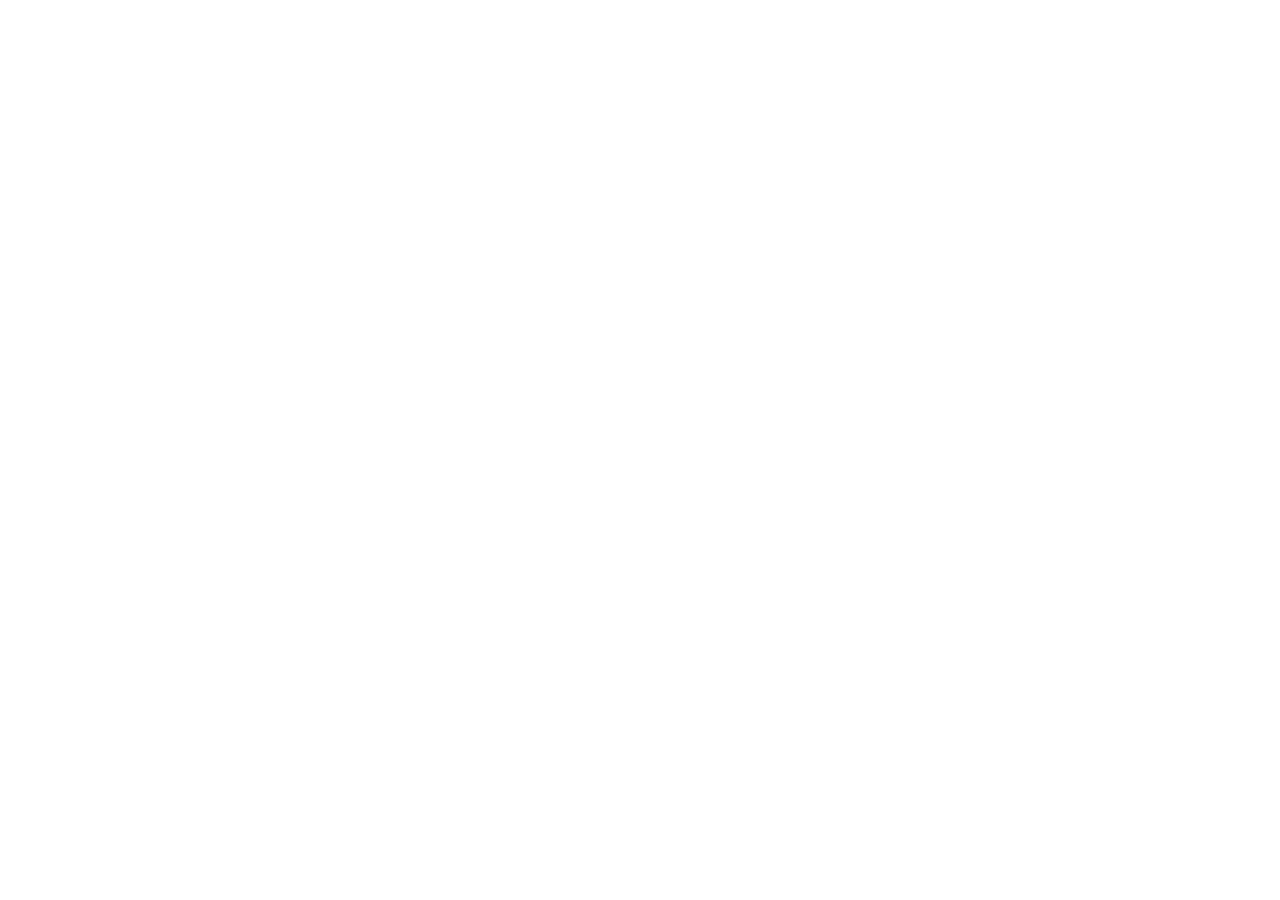
==== estate/index.html @ 10ed97f6 "markup" ====
<!DOCTYPE html>
<html lang="en">

<head>
    <meta charset="UTF-8">
    <meta name="viewport" content="width=device-width, initial-scale=1.0">
    <link rel="preconnect" href="https://fonts.googleapis.com">
    <link rel="preconnect" href="https://fonts.gstatic.com" crossorigin>
    <link href="https://fonts.googleapis.com/css2?family=Urbanist:ital,wght@0,100..900;1,100..900&display=swap"
        rel="stylesheet">
    <link rel="stylesheet" href="./css/base.css">
    <link rel="stylesheet" href="./css/style.css">
    <title>Document2</title>

</head>

<body>

</body>

</html>
---- estate/css/base.css ----
html {
    box-sizing: border-box;
}

*,
*::before,
*::after {
    box-sizing: inherit;
    margin: 0;
    padding: 0;
    outline: none;
    border: none;
}

img {
    vertical-align: top;
}

a {
    text-decoration: none;
    color: inherit;
}

li {
    list-style: none;
}

h1,
h2,
h3,
h4,
h5,
h6 {
    font-size: inherit;
    font-weight: inherit;
}

*::before,
*::after {
    display: inline-block;
}

button {
    font-family: inherit;
}
---- estate/css/style.css ----
/* font-family: "Urbanist", sans-serif; */
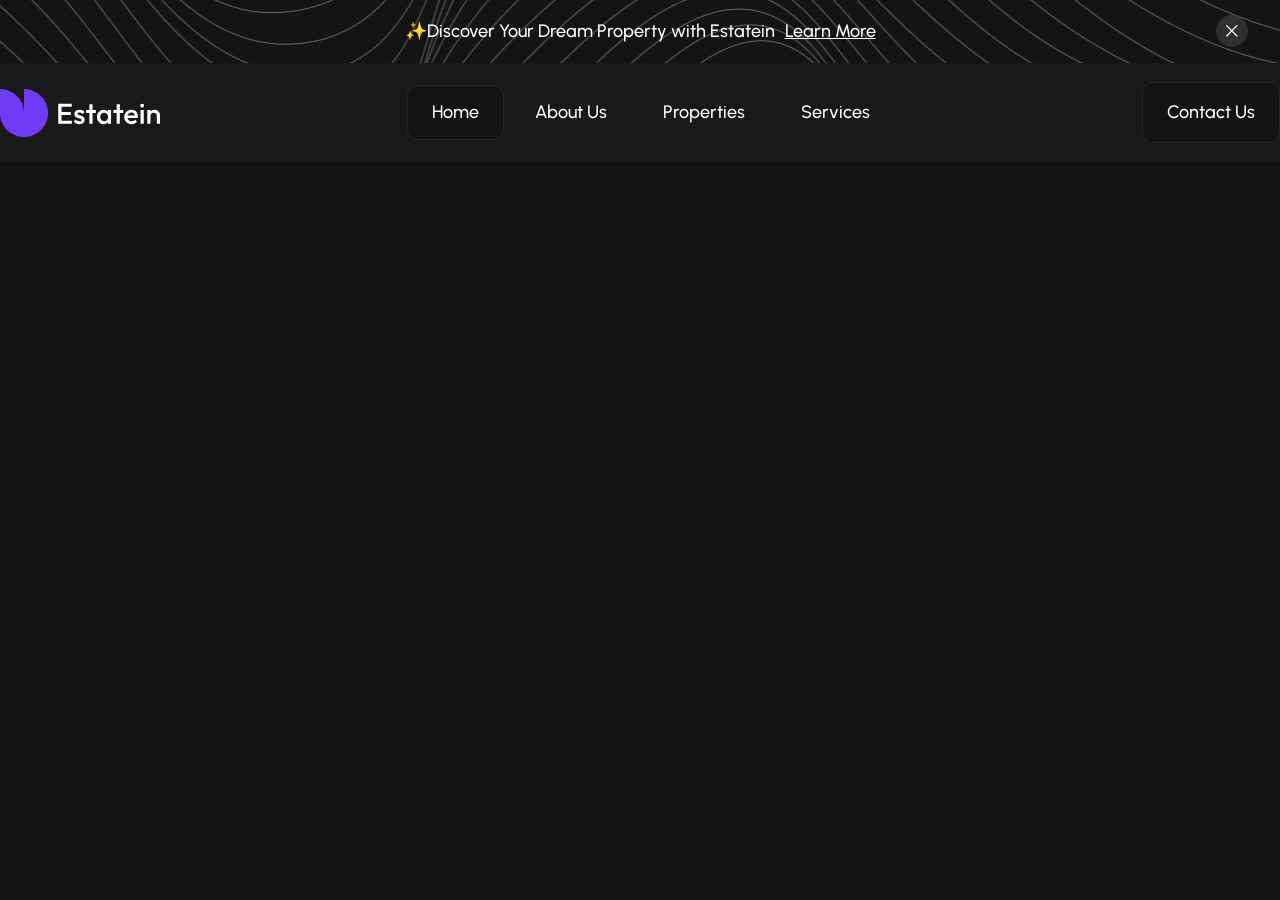
==== commit 6b4adabc: "estate markup" ====
--- a/estate/index.html
+++ b/estate/index.html
@@ -15,7 +15,94 @@
 </head>
 
 <body>
+    <header class="header">
+        <div class="header__inner">
+            <div class="header_inner-top container">
+                <p>✨Discover Your Dream Property with Estatein</p>
+                <a href="#">Learn More</a>
+            </div>
 
+            <div class="header__inner-bottom">
+                <div class="header__bottom-cover container">
+                    <div class="logo">
+                        <img src="./img/home/logo.svg" alt="logo">
+                    </div>
+                    <nav>
+                        <ul>
+                            <li class="active"><a href="#">Home</a></li>
+                            <li class=""><a href="#">About Us</a></li>
+                            <li class=""><a href="#">Properties</a></li>
+                            <li class=""><a href="#">Services</a></li>
+                        </ul>
+                    </nav>
+                    <button class="header__contact">Contact Us</button>
+                </div>
+            </div>
+
+            <span>
+                <img src="./img/home/close-icon.svg" alt="close">
+            </span>
+        </div>
+    </header>
+    <!-- <main>
+        <section class="discovery">
+            <div class="container">
+                <div class="discovery__inner">
+                    <div class="discovery__items">
+                        <div class="dream">
+                            <h1>Discover Your Dream Property with Estatein</h1>
+                            <p class="dream__title">Your journey to finding the perfect property begins here. Explore
+                                our listings to find the home that matches your dreams.</p>
+                            <div class="dream__btns">
+                                <button>Learn More</button>
+                                <button class="active">Browse Properties</button>
+                            </div>
+                            <ul class="dream__items">
+                                <li>
+                                    <span>200+</span>
+                                    <p>Happy Customers</p>
+                                </li>
+                                <li>
+                                    <span>10k+</span>
+                                    <p>Properties For Clients</p>
+                                </li>
+                                <li>
+                                    <span>16+</span>
+                                    <p>Years of Experience</p>
+                                </li>
+                            </ul>
+                        </div>
+                        <div class="discovery__bg">
+                            <img src="./img/home/discover-img.png" alt="discover-img">
+                            <img src="./img/home/dream-logo.png" alt="dream-logo">
+                        </div>
+                    </div>
+                    <ul class="discovery__cards">
+                        <li>
+                            <img src="./img/home/discover-card-img-1.svg" alt="dream">
+                            <span>Find Your Dream Home</span>
+                            <img src="./img/home/discover-arrow.svg" alt="arrow">
+                        </li>
+                        <li>
+                            <img src="./img/home/discover-card-img-2.svg" alt="unlock">
+                            <span>Unlock Property Value</span>
+                            <img src="./img/home/discover-arrow.svg" alt="arrow">
+                        </li>
+                        <li>
+                            <img src="./img/home/discover-card-img-3.svg" alt="management">
+                            <span>Effortless Property Management</span>
+                            <img src="./img/home/discover-arrow.svg" alt="arrow">
+                        </li>
+                        <li>
+                            <img src="./img/home/discover-card-img-4.svg" alt="investments">
+                            <span>Smart Investments, Informed Decisions</span>
+                            <img src="./img/home/discover-arrow.svg" alt="arrow">
+                        </li>
+                    </ul>
+                </div>
+            </div>
+        </section>
+    </main> -->
 </body>
 
 </html>
--- a/estate/css/style.css
+++ b/estate/css/style.css
@@ -1 +1,157 @@
-/* font-family: "Urbanist", sans-serif; */+body {
+    font-family: "Urbanist", sans-serif;
+    font-size: 18px;
+    background-color: #141414;
+}
+
+.container {
+    max-width: 1600px;
+    margin: 0 auto;
+}
+
+.flex {
+    display: flex;
+    align-items: center;
+}
+
+.p-x {
+    padding-inline: 162px;
+}
+
+.header {
+    position: relative;
+
+    span {
+        position: absolute;
+        top: 15px;
+        right: 32px;
+        display: inline-block;
+        width: 32px;
+        height: 32px;
+        display: flex;
+        justify-content: center;
+        align-items: center;
+        border-radius: 50%;
+        background-color: #303030;
+        cursor: pointer;
+
+        img {
+            width: 12px;
+            height: 12px;
+        }
+
+        &:active {
+            transform: scale(.90);
+        }
+    }
+
+    &::after {
+        content: '';
+        position: absolute;
+        top: 0;
+        left: 0;
+        width: 100%;
+        height: 63px;
+        background: url(../img/home/header-decore.png) no-repeat center / cover;
+        z-index: -1;
+    }
+}
+
+.header_inner-top {
+    display: flex;
+    align-items: center;
+    justify-content: center;
+    gap: 10px;
+    padding: 18px 0;
+
+    p {
+        font-weight: 500;
+        font-size: 18px;
+        line-height: 150%;
+        color: #FFFFFF;
+    }
+
+    a {
+        font-weight: 500;
+        font-size: 18px;
+        line-height: 150%;
+        color: #FFFFFF;
+        text-decoration: underline;
+    }
+}
+
+.header__inner-bottom {
+    padding: 19px 0;
+    background-color: #191919;
+
+    .header__bottom-cover {
+        display: flex;
+        justify-content: space-between;
+        align-items: center;
+
+        .logo {
+            width: 160px;
+            height: 48px;
+
+            img {
+                width: 100%;
+                height: 100%;
+            }
+        }
+
+
+        nav ul {
+            display: flex;
+            align-items: center;
+            gap: 6px;
+
+            li {
+                a {
+                    display: inline-block;
+                    font-weight: 500;
+                    font-size: 18px;
+                    line-height: 150%;
+                    color: #FFFFFF;
+                    padding: 13px 24px;
+                    border-radius: 10px;
+                    border: 1px solid transparent;
+                }
+
+                &.active a {
+                    border: 1px solid #262626;
+                    background-color: #141414;
+                }
+
+                /* &:hover a {
+                    background-color: #242424;
+                    border: 1px solid #3a3a3a;
+                } */
+            }
+        }
+
+    }
+
+
+
+
+    .header__contact {
+        font-weight: 500;
+        font-size: 18px;
+        line-height: 150%;
+        color: #FFFFFF;
+        border: 1px solid #262626;
+        background-color: #141414;
+        border-radius: 10px;
+        cursor: pointer;
+        padding: 16px 24px;
+
+        &:hover {
+            background-color: #242424;
+            border: 1px solid #3a3a3a;
+        }
+
+        &:active {
+            transform: scale(.96);
+        }
+    }
+}
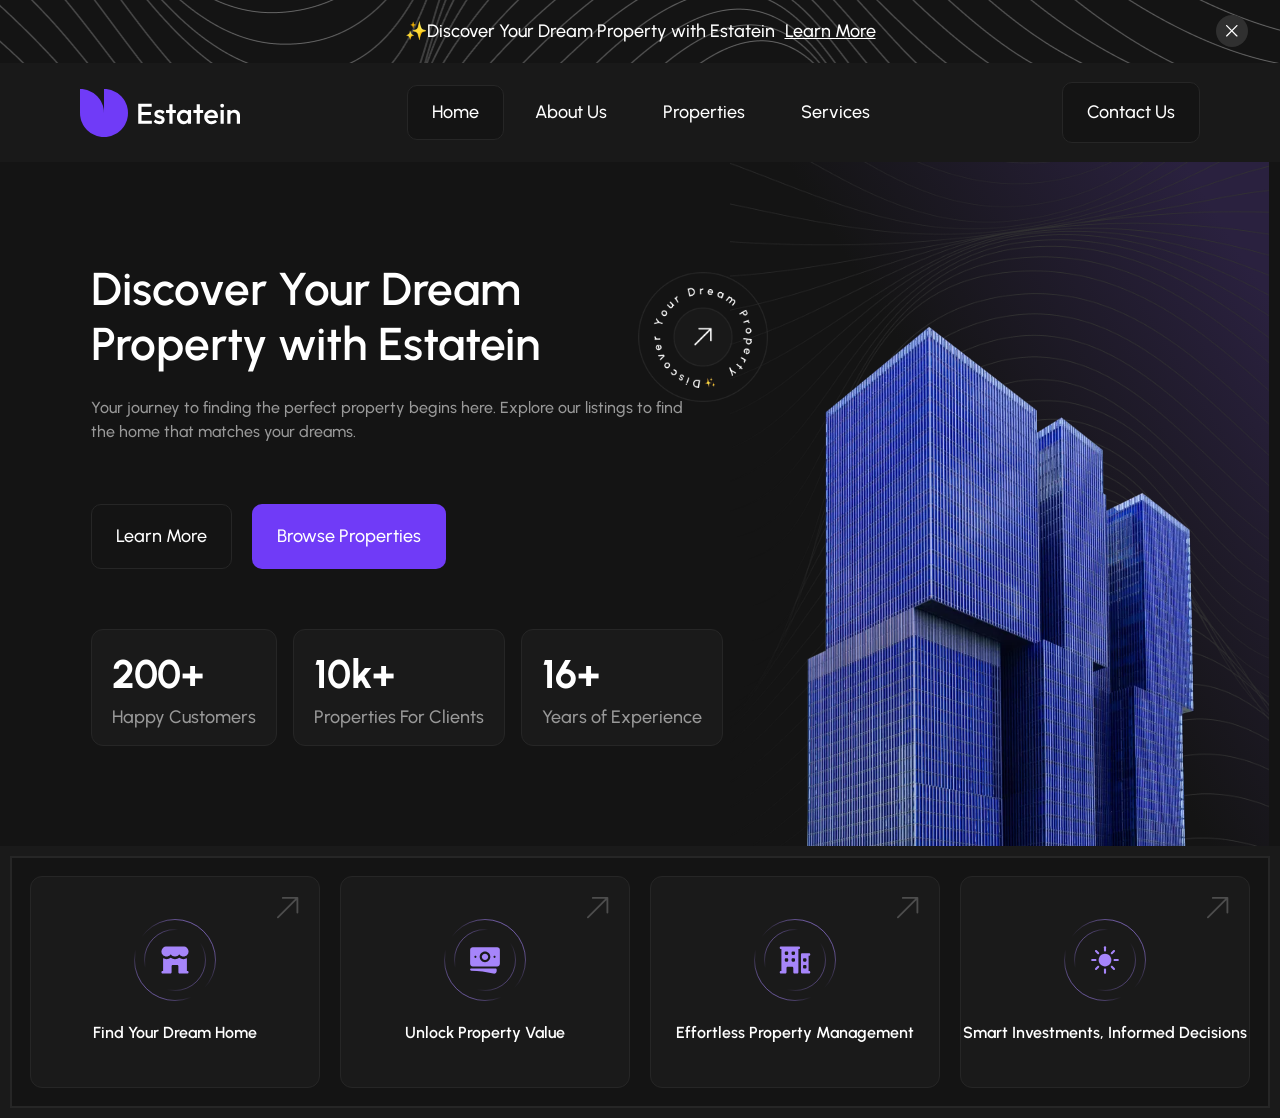
==== commit 8ac79ae0: "markup task" ====
--- a/estate/index.html
+++ b/estate/index.html
@@ -20,14 +20,20 @@
             <div class="header_inner-top container">
                 <p>✨Discover Your Dream Property with Estatein</p>
                 <a href="#">Learn More</a>
+                <span class="close">
+                    <img src="./img/home/close-icon.svg" alt="close">
+                </span>
             </div>
 
-            <div class="header__inner-bottom">
-                <div class="header__bottom-cover container">
+            <div class="header__inner-bottom p-x">
+                <div class="header__bottom-cover">
                     <div class="logo">
                         <img src="./img/home/logo.svg" alt="logo">
                     </div>
-                    <nav>
+                    <a class="burger__menu" href="">
+                        <img src="./img/home/menu.svg" alt="burger">
+                    </a>
+                    <nav class="header__nav">
                         <ul>
                             <li class="active"><a href="#">Home</a></li>
                             <li class=""><a href="#">About Us</a></li>
@@ -38,13 +44,9 @@
                     <button class="header__contact">Contact Us</button>
                 </div>
             </div>
-
-            <span>
-                <img src="./img/home/close-icon.svg" alt="close">
-            </span>
         </div>
     </header>
-    <!-- <main>
+    <main>
         <section class="discovery">
             <div class="container">
                 <div class="discovery__inner">
@@ -53,56 +55,59 @@
                             <h1>Discover Your Dream Property with Estatein</h1>
                             <p class="dream__title">Your journey to finding the perfect property begins here. Explore
                                 our listings to find the home that matches your dreams.</p>
-                            <div class="dream__btns">
+                            <div class="dream__btns btns">
                                 <button>Learn More</button>
                                 <button class="active">Browse Properties</button>
                             </div>
-                            <ul class="dream__items">
-                                <li>
-                                    <span>200+</span>
-                                    <p>Happy Customers</p>
-                                </li>
-                                <li>
-                                    <span>10k+</span>
-                                    <p>Properties For Clients</p>
-                                </li>
-                                <li>
-                                    <span>16+</span>
-                                    <p>Years of Experience</p>
-                                </li>
-                            </ul>
                         </div>
-                        <div class="discovery__bg">
-                            <img src="./img/home/discover-img.png" alt="discover-img">
+                        <div class="discovery__img">
+                            <img src="./img/home/discover-img.webp" alt="discover-img">
+                            <img src="./img/home/discover-img-decore.png" alt="background">
                             <img src="./img/home/dream-logo.png" alt="dream-logo">
                         </div>
+                        <ul class="dream__items">
+                            <li>
+                                <span>200+</span>
+                                <p>Happy Customers</p>
+                            </li>
+                            <li>
+                                <span>10k+</span>
+                                <p>Properties For Clients</p>
+                            </li>
+                            <li>
+                                <span>16+</span>
+                                <p>Years of Experience</p>
+                            </li>
+                        </ul>
                     </div>
-                    <ul class="discovery__cards">
-                        <li>
-                            <img src="./img/home/discover-card-img-1.svg" alt="dream">
-                            <span>Find Your Dream Home</span>
-                            <img src="./img/home/discover-arrow.svg" alt="arrow">
-                        </li>
-                        <li>
-                            <img src="./img/home/discover-card-img-2.svg" alt="unlock">
-                            <span>Unlock Property Value</span>
-                            <img src="./img/home/discover-arrow.svg" alt="arrow">
-                        </li>
-                        <li>
-                            <img src="./img/home/discover-card-img-3.svg" alt="management">
-                            <span>Effortless Property Management</span>
-                            <img src="./img/home/discover-arrow.svg" alt="arrow">
-                        </li>
-                        <li>
-                            <img src="./img/home/discover-card-img-4.svg" alt="investments">
-                            <span>Smart Investments, Informed Decisions</span>
-                            <img src="./img/home/discover-arrow.svg" alt="arrow">
-                        </li>
-                    </ul>
+                    <div class="discovery__cards-cover">
+                        <ul class="discovery__cards">
+                            <li>
+                                <img src="./img/home/discover-card-img-1.svg" alt="dream">
+                                <span>Find Your Dream Home</span>
+                                <img src="./img/home/discover-arrow.svg" alt="arrow">
+                            </li>
+                            <li>
+                                <img src="./img/home/discover-card-img-2.svg" alt="unlock">
+                                <span>Unlock Property Value</span>
+                                <img src="./img/home/discover-arrow.svg" alt="arrow">
+                            </li>
+                            <li>
+                                <img src="./img/home/discover-card-img-3.svg" alt="management">
+                                <span>Effortless Property Management</span>
+                                <img src="./img/home/discover-arrow.svg" alt="arrow">
+                            </li>
+                            <li>
+                                <img src="./img/home/discover-card-img-4.svg" alt="investments">
+                                <span>Smart Investments, Informed Decisions</span>
+                                <img src="./img/home/discover-arrow.svg" alt="arrow">
+                            </li>
+                        </ul>
+                    </div>
                 </div>
             </div>
         </section>
-    </main> -->
+    </main>
 </body>
 
 </html>
--- a/estate/css/base.css
+++ b/estate/css/base.css
@@ -42,4 +42,5 @@
 
 button {
     font-family: inherit;
+    background-color: transparent;    
 }
--- a/estate/css/style.css
+++ b/estate/css/style.css
@@ -5,8 +5,9 @@
 }
 
 .container {
-    max-width: 1600px;
+    max-width: 1944px;
     margin: 0 auto;
+    padding: 0 11px;
 }
 
 .flex {
@@ -15,47 +16,66 @@
 }
 
 .p-x {
-    padding-inline: 162px;
-}
-
-.header {
+    padding-left: clamp(5rem, -10.375rem + 17.083vw, 10.125rem);
+    padding-right: clamp(5rem, -10.375rem + 17.083vw, 10.125rem);
+}
+
+p-l {
+    padding-left: 162px;
+}
+
+p-r {
+    padding-right: 162px;
+}
+
+/* .header__inner {
     position: relative;
-
-    span {
-        position: absolute;
-        top: 15px;
-        right: 32px;
-        display: inline-block;
-        width: 32px;
-        height: 32px;
-        display: flex;
-        justify-content: center;
-        align-items: center;
-        border-radius: 50%;
-        background-color: #303030;
-        cursor: pointer;
-
-        img {
-            width: 12px;
-            height: 12px;
-        }
-
-        &:active {
-            transform: scale(.90);
-        }
-    }
-
-    &::after {
-        content: '';
-        position: absolute;
-        top: 0;
-        left: 0;
-        width: 100%;
-        height: 63px;
-        background: url(../img/home/header-decore.png) no-repeat center / cover;
-        z-index: -1;
-    }
-}
+} */
+
+
+header {
+    position: sticky;
+    top: 0;
+    z-index: 14;
+}
+
+.header__inner::after {
+    content: '';
+    position: absolute;
+    top: 0;
+    left: 0;
+    width: 100%;
+    height: 63px;
+    background: url(../img/home/header-decore.png) no-repeat center / cover;
+    z-index: -1;
+    background-color: #141414;
+}
+
+header span {
+    position: absolute;
+    top: 15px;
+    right: 32px;
+    display: inline-block;
+    width: 32px;
+    height: 32px;
+    display: flex;
+    justify-content: center;
+    align-items: center;
+    border-radius: 50%;
+    background-color: #303030;
+    cursor: pointer;
+}
+
+header span img {
+    width: 12px;
+    height: 12px;
+}
+
+header .close:active {
+    transform: scale(.90);
+}
+
+
 
 .header_inner-top {
     display: flex;
@@ -63,17 +83,20 @@
     justify-content: center;
     gap: 10px;
     padding: 18px 0;
+    position: relative;
 
     p {
         font-weight: 500;
-        font-size: 18px;
+        /* font-size: 18px; */
+        font-size: clamp(0.75rem, -0.104rem + 3.333vw, 1.125rem);
         line-height: 150%;
         color: #FFFFFF;
     }
 
     a {
         font-weight: 500;
-        font-size: 18px;
+        /* font-size: 18px; */
+        font-size: clamp(0.75rem, -0.104rem + 3.333vw, 1.125rem);
         line-height: 150%;
         color: #FFFFFF;
         text-decoration: underline;
@@ -81,7 +104,7 @@
 }
 
 .header__inner-bottom {
-    padding: 19px 0;
+    padding-block: 19px;
     background-color: #191919;
 
     .header__bottom-cover {
@@ -97,6 +120,10 @@
                 width: 100%;
                 height: 100%;
             }
+        }
+
+        .burger__menu {
+            display: none;
         }
 
 
@@ -154,4 +181,398 @@
             transform: scale(.96);
         }
     }
+}
+
+.discovery__items {
+    /* display: flex;
+    justify-content: space-between; */
+    display: grid;
+    grid-template-columns: 1fr 1fr;
+    grid-template-rows: 1fr auto;
+    /* align-items: center; */
+}
+
+h1 {
+    font-weight: 600;
+    /* font-size: 60px; */
+    font-size: clamp(2.875rem, 0.25rem + 2.917vw, 3.75rem);
+    line-height: 120%;
+    color: #FFFFFF;
+    padding-bottom: 24px;
+    max-width: 600px;
+    width: 100%;
+}
+
+.dream {
+    padding-left: clamp(5rem, -10.375rem + 17.083vw, 10.125rem);
+    padding-top: 100px;
+    grid-column: 1 / 2;
+    grid-row: 1 / 2;
+}
+
+.dream__title {
+    font-weight: 500;
+    /* font-size: 18px; */
+    font-size: clamp(1rem, 0.625rem + 0.417vw, 1.125rem);
+    line-height: 150%;
+    color: #999999;
+    margin-bottom: 60px;
+    /* max-width: 730px; */
+    max-width: clamp(38.125rem, 15.625rem + 25.000vw, 45.625rem);
+}
+
+.dream__btns {
+    display: flex;
+    align-items: center;
+    gap: 20px;
+
+    button {
+        font-weight: 500;
+        font-size: 18px;
+        line-height: 150%;
+        color: #FFFFFF;
+        border: 1px solid #262626;
+        border-radius: 10px;
+        padding: 18px 24px;
+        border-radius: 10px;
+        cursor: pointer;
+    }
+}
+
+.dream__btns.btns {
+    margin-bottom: 60px;
+}
+
+.dream__btns button.active {
+    background: #703BF7;
+    border: 1px solid transparent;
+}
+
+.dream__btns button:active {
+    transform: translateY(-2px);
+}
+
+.discovery__img {
+    position: relative;
+    /* max-width: 920px; */
+    /* width: clamp(43.125rem, 0rem + 47.917vw, 57.5rem); */
+    height: auto;
+    grid-column: -1 / -2;
+    grid-row: 1 / -1;
+    display: flex;
+    flex-direction: column;
+}
+
+
+.discovery__img img:nth-child(1) {
+    position: relative;
+    z-index: 3;
+    display: block;
+    margin: 0 auto;
+    max-width: 450px;
+    width: 100%;
+    /* width: clamp(31.375rem, 20.5rem + 12.083vw, 35rem); */
+    height: auto;
+    margin-top: auto;
+}
+
+
+.discovery__img img:nth-child(2) {
+    position: absolute;
+    top: 0;
+    left: 0;
+    width: 100%;
+    height: 100%;
+    object-fit: cover;
+    object-position: center;
+    background: linear-gradient(238.21deg, #2A213F 8.76%, rgba(25, 25, 25, 0) 50.09%);
+    z-index: 2;
+}
+
+.discovery__img img:nth-child(3) {
+    position: absolute;
+    left: -4%;
+    top: 16%;
+    /* width: 175px;
+    height: 175px; */
+    width: clamp(8.125rem, -0.312rem + 9.375vw, 10.938rem);
+    height: clamp(8.125rem, -0.312rem + 9.375vw, 10.938rem);
+}
+
+.dream__items {
+    display: flex;
+    align-items: center;
+    gap: 20px;
+    grid-column: 1 / 2;
+    grid-row: -1 / -2;
+    padding-left: clamp(5rem, -10.375rem + 17.083vw, 10.125rem);
+    padding-bottom: 100px;
+}
+
+.dream__items li {
+    padding: 16px 24px;
+    background: #1A1A1A;
+    border: 1px solid #262626;
+    border-radius: 12px;
+
+    span {
+        font-weight: 700;
+        font-size: 40px;
+        line-height: 150%;
+        color: #FFFFFF;
+    }
+
+    p {
+        font-weight: 500;
+        font-size: 18px;
+        line-height: 150%;
+        color: #999999;
+    }
+}
+
+.discovery__cards {
+    display: grid;
+    grid-template-columns: repeat(auto-fit, minmax(250px, 1fr));
+    gap: 20px;
+    /* display: flex;
+    gap: 20px; */
+
+    li {
+        display: flex;
+        flex-direction: column;
+        align-items: center;
+        justify-content: center;
+        gap: 20px;
+        flex: 1;
+        /* max-width: 455px; */
+        width: 100%;
+        height: 212px;
+        position: relative;
+
+        background: #1A1A1A;
+        border: 1px solid #262626;
+        border-radius: 12px;
+
+        span {
+            font-weight: 600;
+            /* font-size: 20px; */
+            font-size: clamp(1rem, 0.25rem + 0.833vw, 1.25rem);
+            line-height: 150%;
+            color: #FFFFFF;
+        }
+    }
+}
+
+.discovery__cards li img:nth-of-type(2) {
+    position: absolute;
+    top: 20px;
+    right: 20px;
+    width: 22px;
+    height: 22px;
+}
+
+.discovery__cards-cover {
+    padding: 20px;
+    border: 10px solid #1A1A1A;
+    box-shadow: inset 0 0 0 2px #262626;
+    margin: 0 -11px;
+}
+
+
+@media(width < 1520px) {
+    .dream__items {
+        gap: 16px;
+    }
+
+    .dream__items li {
+        padding: 14px 20px;
+    }
+}
+
+@media(width < 1440px) {
+    .discovery__items {
+        grid-template-columns: 4fr 3fr;
+    }
+
+    .discovery__img img:nth-child(3) {
+        left: -17%;
+    }
+
+    .discovery__img img:nth-child(1) {
+        max-width: 400px;
+    }
+}
+
+@media (width < 1260px) {
+    .discovery__items {
+        grid-template-columns: 6fr 3fr;
+    }
+
+    .discovery__img img:nth-child(3) {
+        left: -32%;
+    }
+
+    .discovery__items .dream {
+        padding-left: 20px;
+    }
+
+    .discovery__items .dream__items {
+        padding-left: 20px;
+    }
+
+    .dream__items li {
+        padding: 14px;
+    }
+
+    .header__inner-bottom {
+        padding-left: 20px;
+        padding-right: 20px;
+    }
+}
+
+@media (width < 960px) {
+    .discovery__items .dream {
+        padding-left: 0px;
+    }
+
+    .discovery__items .dream__items {
+        padding-left: 0px;
+    }
+}
+
+@media (width < 920px) {
+    .discovery__img img:nth-child(3) {
+        left: 49%;
+        top: 8%;
+    }
+}
+
+@media (width < 880px) {
+    header nav li a {
+        padding-left: 16px !important;
+        padding-right: 16px !important;
+    }
+
+    .header__bottom-cover {
+        padding: 0px !important;
+    }
+
+    .header__inner-bottom {
+        padding-left: 16px;
+        padding-right: 16px;
+    }
+}
+
+@media (width < 769px) {
+    .header__nav {
+        display: none;
+    }
+
+    .header__contact {
+        display: none;
+    }
+
+    .burger__menu {
+        display: block !important;
+    }
+
+    .header_inner-top {
+        justify-content: left;
+    }
+
+    .header .close {
+        right: 16px;
+    }
+}
+
+@media (width < 910px) {
+    .container {
+        padding-left: 16px;
+        padding-right: 16px;
+    }
+
+
+
+    .discovery__items {
+        display: flex;
+        flex-direction: column;
+
+        .dream__items {
+            padding-bottom: 40px;
+        }
+
+        .dream {
+            padding-top: 40px;
+
+            .dream__btns.btns {
+                margin-bottom: 40px;
+            }
+        }
+
+
+        .discovery__img {
+            order: 1;
+        }
+
+        .dream {
+            order: 2;
+        }
+
+        .dream__items {
+            order: 3;
+        }
+
+        .discovery__img img:nth-child(3) {
+            top: 79%;
+            left: 19%;
+            z-index: 5;
+        }
+
+
+    }
+
+    .dream__items li {
+        flex-grow: 1;
+    }
+}
+
+@media (width < 650px) {
+    .dream__items {
+        flex-wrap: wrap;
+    }
+}
+
+/* @media (width < 600px) {
+    .discovery__cards {
+        grid-template-columns: repeat(auto-fit, minmax(164px, 1fr));
+        gap: 10px;
+    }
+
+} */
+
+@media (width < 430px) {
+    .dream__btns {
+        flex-direction: column;
+        gap: 16px;
+
+        button {
+            width: 100%;
+        }
+    }
+
+    .discovery__items .discovery__img img:nth-child(3) {
+        left: 30px;
+    }
+}
+
+@media (width < 420px) {
+    .header_inner-top {
+        flex-direction: column;
+        align-items: start;
+        gap: 0px;
+    }
+
+    .header__inner::after {
+        height: 72px;
+    }
 }
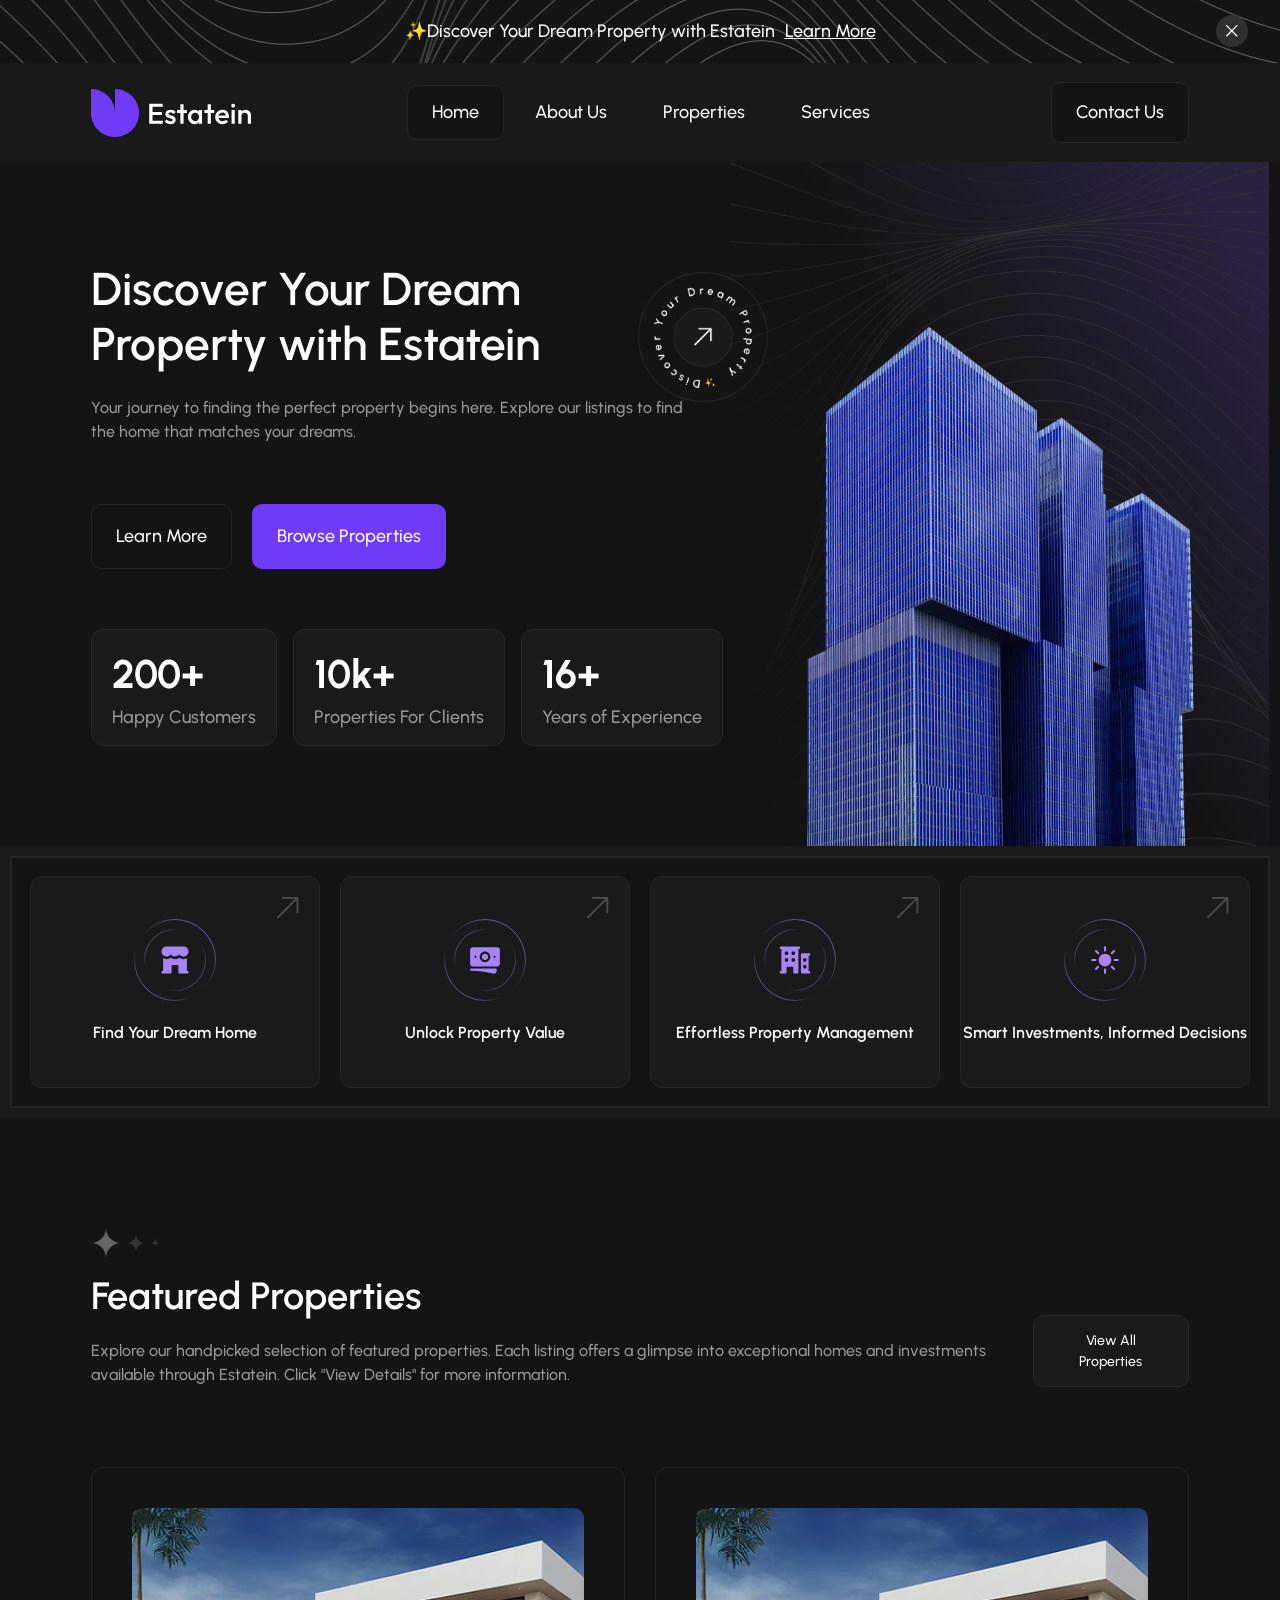
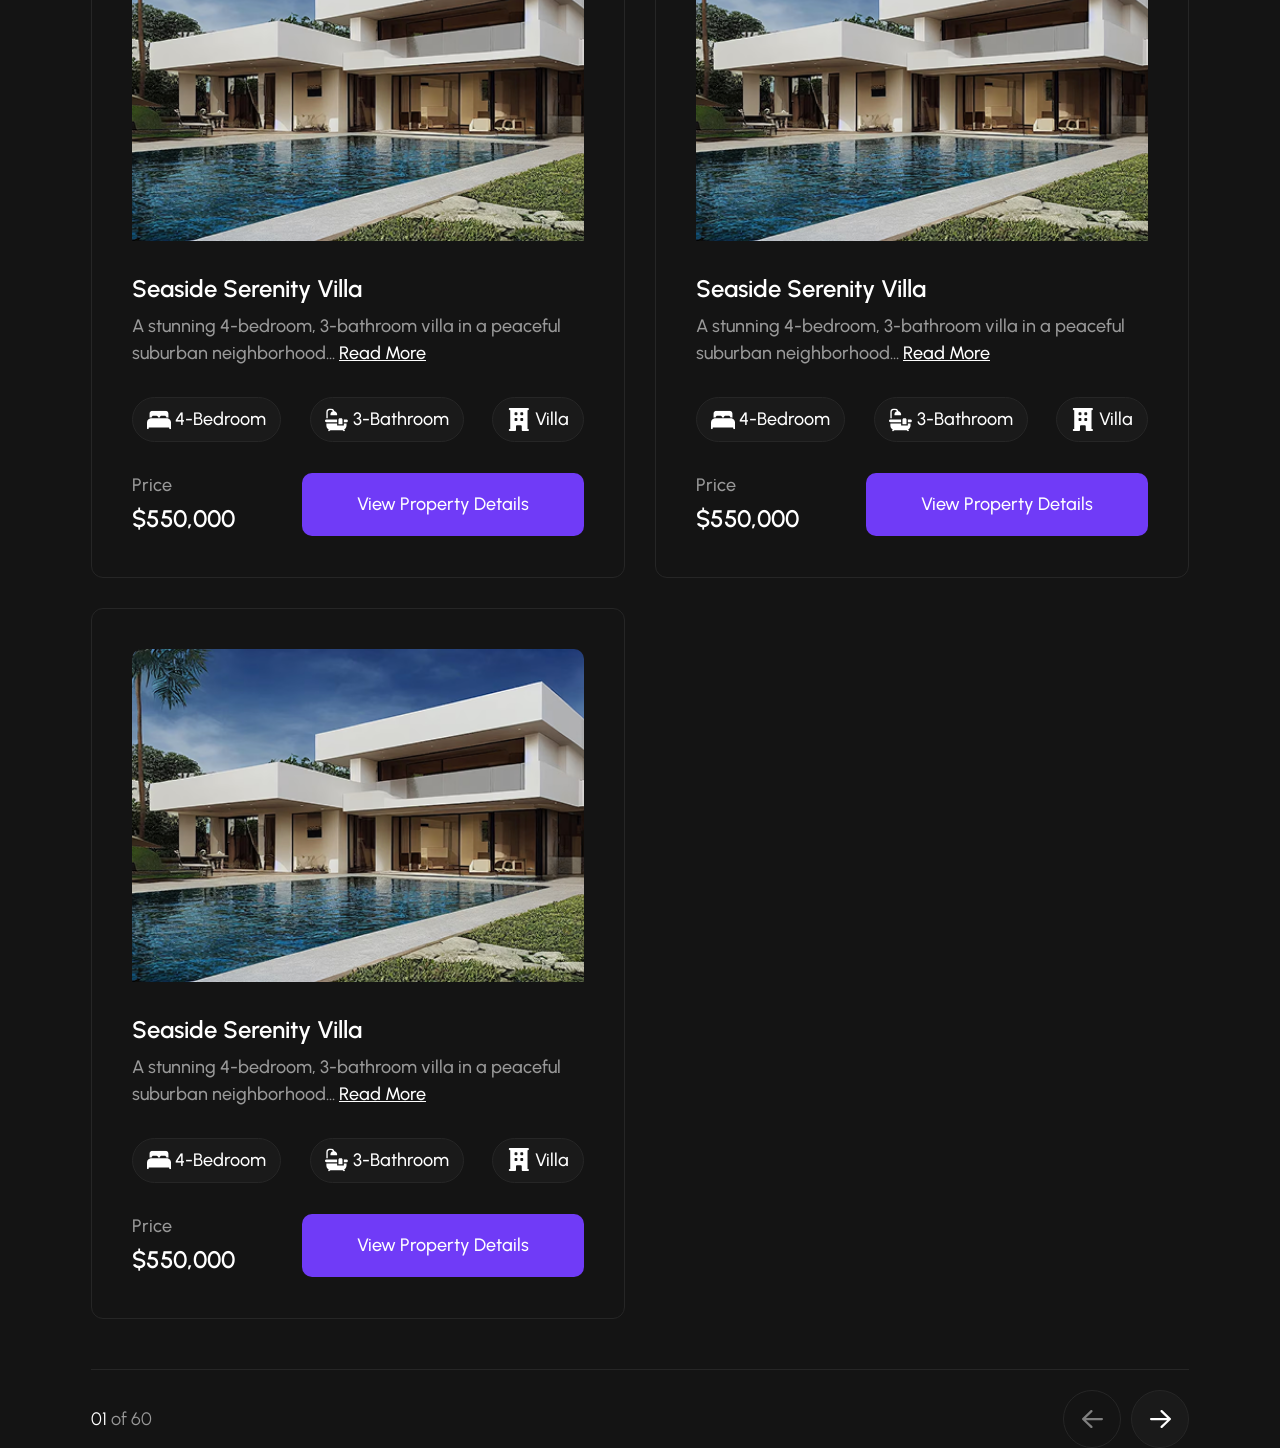
==== commit b1fb1b78: "estate markup" ====
--- a/estate/index.html
+++ b/estate/index.html
@@ -10,14 +10,14 @@
         rel="stylesheet">
     <link rel="stylesheet" href="./css/base.css">
     <link rel="stylesheet" href="./css/style.css">
-    <title>Document2</title>
+    <title>Home</title>
 
 </head>
 
 <body>
     <header class="header">
         <div class="header__inner">
-            <div class="header_inner-top container">
+            <div class="header__inner-top container">
                 <p>✨Discover Your Dream Property with Estatein</p>
                 <a href="#">Learn More</a>
                 <span class="close">
@@ -26,19 +26,21 @@
             </div>
 
             <div class="header__inner-bottom p-x">
-                <div class="header__bottom-cover">
+                <div class="header__bottom-cover container">
                     <div class="logo">
                         <img src="./img/home/logo.svg" alt="logo">
                     </div>
-                    <a class="burger__menu" href="">
+
+                    <label for="burger" class="burger__menu">
                         <img src="./img/home/menu.svg" alt="burger">
-                    </a>
+                    </label>
+                    <input type="checkbox" id="burger">
                     <nav class="header__nav">
                         <ul>
-                            <li class="active"><a href="#">Home</a></li>
-                            <li class=""><a href="#">About Us</a></li>
-                            <li class=""><a href="#">Properties</a></li>
-                            <li class=""><a href="#">Services</a></li>
+                            <li class="active"><a href="./index.html">Home</a></li>
+                            <li class=""><a href="./about-us.html">About Us</a></li>
+                            <li class=""><a href="./properties.html">Properties</a></li>
+                            <li class=""><a href="./services.html">Services</a></li>
                         </ul>
                     </nav>
                     <button class="header__contact">Contact Us</button>
@@ -107,7 +109,390 @@
                 </div>
             </div>
         </section>
+        <section class="featured">
+            <div class="container">
+                <div class="featured__inner p-x">
+                    <div class="title-block">
+                        <div class="title__block-inner">
+                            <img src="./img/home/design-stars.svg" alt="design-stars">
+                            <div class="title-block-top">
+                                <h2>Featured Properties</h2>
+                                <p>Explore our handpicked selection of featured properties. Each listing offers a
+                                    glimpse
+                                    into exceptional homes and investments available through Estatein. Click "View
+                                    Details"
+                                    for more information.</p>
+                            </div>
+                        </div>
+                        <div class="title-block-btn">
+                            <button>View All Properties</button>
+                        </div>
+                    </div>
+                    <div class="featured__cards">
+                        <div class="featured__card">
+                            <img class="featured__card-img" src="./img/home/featured-card-img-1.png" alt="img-1">
+                            <h3>Seaside Serenity Villa</h3>
+                            <p>
+                                A stunning 4-bedroom, 3-bathroom villa in a peaceful suburban neighborhood... <a
+                                    href="#">Read More</a>
+                            </p>
+                            <ul class="featured__rooms">
+                                <li>
+                                    <img src="./img/home/featured-icon-1.svg" alt="bedroom">
+                                    <span>4-Bedroom</span>
+                                </li>
+                                <li>
+                                    <img src="./img/home/featured-icon-2.svg" alt="bathroom">
+                                    <span>3-Bathroom</span>
+                                </li>
+                                <li>
+                                    <img src="./img/home/featured-icon-3.svg" alt="villa">
+                                    <span>Villa</span>
+                                </li>
+                            </ul>
+                            <div class="featured__card-price">
+                                <div class="featured__totalprice">
+                                    <span>Price</span>
+                                    <span>$550,000</span>
+                                </div>
+                                <button>View Property Details</button>
+                            </div>
+                        </div>
+                        <div class="featured__card">
+                            <img src="./img/home/featured-card-img-1.png" alt="img-1">
+                            <h3>Seaside Serenity Villa</h3>
+                            <p>
+                                A stunning 4-bedroom, 3-bathroom villa in a peaceful suburban neighborhood... <a
+                                    href="#">Read More</a>
+                            </p>
+                            <ul class="featured__rooms">
+                                <li>
+                                    <img src="./img/home/featured-icon-1.svg" alt="bedroom">
+                                    <span>4-Bedroom</span>
+                                </li>
+                                <li>
+                                    <img src="./img/home/featured-icon-2.svg" alt="bathroom">
+                                    <span>3-Bathroom</span>
+                                </li>
+                                <li>
+                                    <img src="./img/home/featured-icon-3.svg" alt="villa">
+                                    <span>Villa</span>
+                                </li>
+                            </ul>
+                            <div class="featured__card-price">
+                                <div class="featured__totalprice">
+                                    <span>Price</span>
+                                    <span>$550,000</span>
+                                </div>
+                                <button>View Property Details</button>
+                            </div>
+                        </div>
+                        <div class="featured__card">
+                            <img src="./img/home/featured-card-img-1.png" alt="img-1">
+                            <h3>Seaside Serenity Villa</h3>
+                            <p>
+                                A stunning 4-bedroom, 3-bathroom villa in a peaceful suburban neighborhood... <a
+                                    href="#">Read More</a>
+                            </p>
+                            <ul class="featured__rooms">
+                                <li>
+                                    <img src="./img/home/featured-icon-1.svg" alt="bedroom">
+                                    <span>4-Bedroom</span>
+                                </li>
+                                <li>
+                                    <img src="./img/home/featured-icon-2.svg" alt="bathroom">
+                                    <span>3-Bathroom</span>
+                                </li>
+                                <li>
+                                    <img src="./img/home/featured-icon-3.svg" alt="villa">
+                                    <span>Villa</span>
+                                </li>
+                            </ul>
+                            <div class="featured__card-price">
+                                <div class="featured__totalprice">
+                                    <span>Price</span>
+                                    <span>$550,000</span>
+                                </div>
+                                <button>View Property Details</button>
+                            </div>
+                        </div>
+                    </div>
+                    <div class="pagination">
+                        <div class="pagination__num"><span>01</span> of <span>60</span></div>
+                        <div class="pagination__arrows">
+                            <button class="arrow-left">
+                                <svg xmlns="http://www.w3.org/2000/svg" width="21" height="18" fill="none">
+                                    <path fill="gray" fill-rule="evenodd"
+                                        d="M21 9c0 .621-.504 1.125-1.125 1.125H3.918l6.237 5.94a1.125 1.125 0 1 1-1.56 1.62L.345 9.812a1.125 1.125 0 0 1 0-1.622L8.595.314a1.125 1.125 0 1 1 1.56 1.622L3.918 7.875h15.957C20.496 7.875 21 8.379 21 9"
+                                        clip-rule="evenodd" />
+                                </svg>
+                            </button>
+                            <button class="arrow-right active">
+                                <svg xmlns="http://www.w3.org/2000/svg" width="21" height="18" fill="none">
+                                    <path fill="gray" fill-rule="evenodd"
+                                        d="M21 9c0 .621-.504 1.125-1.125 1.125H3.918l6.237 5.94a1.125 1.125 0 1 1-1.56 1.62L.345 9.812a1.125 1.125 0 0 1 0-1.622L8.595.314a1.125 1.125 0 1 1 1.56 1.622L3.918 7.875h15.957C20.496 7.875 21 8.379 21 9"
+                                        clip-rule="evenodd" />
+                                </svg>
+                            </button>
+                        </div>
+                    </div>
+                </div>
+            </div>
+        </section>
+        <!-- <section class="clients">
+            <div class="container">
+                <div class="clients__inner">
+                    <div class="title-block">
+                        <img src="./img/home/design-stars.svg" alt="design-stars">
+                        <div class="title-block-top">
+                            <h2>What Our Clients Say</h2>
+                            <p>Read the success stories and heartfelt testimonials from our valued clients. Discover why
+                                they chose Estatein for their real estate needs.</p>
+                        </div>
+                        <button>View All Testimonials</button>
+                    </div>
+                    <div class="clients__cards">
+                        <div class="clients__card">
+                            <ul class="clients__card-list" aria-label="Rating: 5 out of 5 stars">
+                                <li><img src="./img/home/star.svg" alt=""></li>
+                                <li><img src="./img/home/star.svg" alt=""></li>
+                                <li><img src="./img/home/star.svg" alt=""></li>
+                                <li><img src="./img/home/star.svg" alt=""></li>
+                                <li><img src="./img/home/star.svg" alt=""></li>
+                            </ul>
+                            <h3>Exceptional Service!</h3>
+                            <p>Our experience with Estatein was outstanding. Their team's dedication and professionalism
+                                made finding our dream home a breeze. Highly recommended!</p>
+
+                            <div class="clients__card-person">
+                                <img src="./img/home/person-1.webp" alt="Wade Warren">
+                                <div class="clients__card-descr">
+                                    <span>Wade Warren</span>
+                                    <span>USA, California</span>
+                                </div>
+                            </div>
+                        </div>
+                        <div class="clients__card">
+                            <ul class="clients__card-list" aria-label="Rating: 5 out of 5 stars">
+                                <li><img src="./img/home/star.svg" alt=""></li>
+                                <li><img src="./img/home/star.svg" alt=""></li>
+                                <li><img src="./img/home/star.svg" alt=""></li>
+                                <li><img src="./img/home/star.svg" alt=""></li>
+                                <li><img src="./img/home/star.svg" alt=""></li>
+                            </ul>
+                            <h3>Efficient and Reliable</h3>
+                            <p>Estatein provided us with top-notch service. They helped us sell our property quickly and
+                                at a great price. We couldn't be happier with the results.</p>
+
+                            <div class="clients__card-person">
+                                <img src="./img/home/person-2.webp" alt="Emelie Thomson">
+                                <div class="clients__card-descr">
+                                    <span>Emelie Thomson</span>
+                                    <span>USA, Florida</span>
+                                </div>
+                            </div>
+                        </div>
+                        <div class="clients__card">
+                            <ul class="clients__card-list" aria-label="Rating: 5 out of 5 stars">
+                                <li><img src="./img/home/star.svg" alt=""></li>
+                                <li><img src="./img/home/star.svg" alt=""></li>
+                                <li><img src="./img/home/star.svg" alt=""></li>
+                                <li><img src="./img/home/star.svg" alt=""></li>
+                                <li><img src="./img/home/star.svg" alt=""></li>
+                            </ul>
+                            <h3>Trusted Advisors</h3>
+                            <p>The Estatein team guided us through the entire buying process. Their knowledge and
+                                commitment to our needs were impressive. Thank you for your support!</p>
+
+                            <div class="clients__card-person">
+                                <img src="./img/home/person-1.webp" alt="John Mans">
+                                <div class="clients__card-descr">
+                                    <span>John Mans</span>
+                                    <span>USA, Nevada</span>
+                                </div>
+                            </div>
+                        </div>
+                    </div>
+                    <div class="pagination">
+                        <div class="pagination__num"><span>01</span> of <span>60</span></div>
+                        <div class="pagination__arrows">
+                            <button class="arrow-left">
+                                <svg xmlns="http://www.w3.org/2000/svg" width="21" height="18" fill="none">
+                                    <path fill="gray" fill-rule="evenodd"
+                                        d="M21 9c0 .621-.504 1.125-1.125 1.125H3.918l6.237 5.94a1.125 1.125 0 1 1-1.56 1.62L.345 9.812a1.125 1.125 0 0 1 0-1.622L8.595.314a1.125 1.125 0 1 1 1.56 1.622L3.918 7.875h15.957C20.496 7.875 21 8.379 21 9"
+                                        clip-rule="evenodd" />
+                                </svg>
+                            </button>
+                            <button class="arrow-right">
+                                <svg xmlns="http://www.w3.org/2000/svg" width="21" height="18" fill="none">
+                                    <path fill="#fff" fill-rule="evenodd"
+                                        d="M0 9c0-.621.504-1.125 1.125-1.125h15.957l-6.237-5.94a1.125 1.125 0 1 1 1.56-1.62l8.25 7.874a1.125 1.125 0 0 1 0 1.622l-8.25 7.875a1.125 1.125 0 1 1-1.56-1.622l6.237-5.939H1.125A1.125 1.125 0 0 1 0 9"
+                                        clip-rule="evenodd" />
+                                </svg>
+                            </button>
+                        </div>
+                    </div>
+                </div>
+            </div>
+        </section> -->
+        <!-- <section class="frequently">
+            <div class="container">
+                <div class="frequently__inner">
+                    <div class="title-block">
+                        <img src="./img/home/design-stars.svg" alt="design-stars">
+                        <div class="title-block-top">
+                            <h2>What Our Clients Say</h2>
+                            <p>Read the success stories and heartfelt testimonials from our valued clients. Discover why
+                                they chose Estatein for their real estate needs.</p>
+                        </div>
+                        <button>View All Testimonials</button>
+                    </div>
+                    <div class="frequently__items">
+                        <div class="frequently__item">
+                            <h3>How do I search for properties on Estatein?</h3>
+                            <p>Learn how to use our user-friendly search tools to find properties that match your
+                                criteria.</p>
+                            <span>Read More</span>
+                        </div>
+                        <div class="frequently__item">
+                            <h3>What documents do I need to sell my property through Estatein?</h3>
+                            <p>Find out about the necessary documentation for listing your property with us.</p>
+                            <span>Read More</span>
+                        </div>
+                        <div class="frequently__item">
+                            <h3>How can I contact an Estatein agent?</h3>
+                            <p>Discover the different ways you can get in touch with our experienced agents.</p>
+                            <span>Read More</span>
+                        </div>
+                    </div>
+                    <div class="pagination">
+                        <div class="pagination__num"><span>01</span> of <span>60</span></div>
+                        <div class="pagination__arrows">
+                            <button class="arrow-left">
+                                <svg xmlns="http://www.w3.org/2000/svg" width="21" height="18" fill="none">
+                                    <path fill="gray" fill-rule="evenodd"
+                                        d="M21 9c0 .621-.504 1.125-1.125 1.125H3.918l6.237 5.94a1.125 1.125 0 1 1-1.56 1.62L.345 9.812a1.125 1.125 0 0 1 0-1.622L8.595.314a1.125 1.125 0 1 1 1.56 1.622L3.918 7.875h15.957C20.496 7.875 21 8.379 21 9"
+                                        clip-rule="evenodd" />
+                                </svg>
+                            </button>
+                            <button class="arrow-right">
+                                <svg xmlns="http://www.w3.org/2000/svg" width="21" height="18" fill="none">
+                                    <path fill="#fff" fill-rule="evenodd"
+                                        d="M0 9c0-.621.504-1.125 1.125-1.125h15.957l-6.237-5.94a1.125 1.125 0 1 1 1.56-1.62l8.25 7.874a1.125 1.125 0 0 1 0 1.622l-8.25 7.875a1.125 1.125 0 1 1-1.56-1.622l6.237-5.939H1.125A1.125 1.125 0 0 1 0 9"
+                                        clip-rule="evenodd" />
+                                </svg>
+                            </button>
+                        </div>
+                    </div>
+                </div>
+            </div>
+        </section> -->
     </main>
+    <!-- <footer>
+        <div class="container">
+            <div class="footer__inner">
+                <div class="title-block">
+                    <div class="title-block-top">
+                        <h2>Start Your Real Estate Journey Today</h2>
+                        <p>Your dream property is just a click away. Whether you're looking for a new home, a
+                            strategic investment, or expert real estate advice, Estatein is here to assist you every
+                            step of the way. Take the first step towards your real estate goals and explore our
+                            available properties or get in touch with our team for personalized assistance.</p>
+                    </div>
+                    <button>Explore Properties</button>
+                </div>
+                <div class="footer__content">
+                    <form class="footer__email">
+                        <img src="./img/home/logo.svg" alt="logo">
+                        <div class="footer__email-wrapper">
+                            <input type="email" aria-label="Enter your email to subscribe"
+                                placeholder="Enter Your Email">
+                            <img src="./img/home/email-icon.svg" alt="email" aria-hidden="true">
+                            <button type="submit" aria-label="send email">
+                                <img src="./img/home/send-icon.svg" alt="send-email" aria-hidden="true">
+                            </button>
+                        </div>
+                    </form>
+                    <nav aria-label="footer navigation">
+                        <div class="footer__nav">
+                            <div class="footer__nav-col">
+                                <h3>Home</h3>
+                                <ul>
+                                    <li><a href="#">Hero Section</a></li>
+                                    <li><a href="#">Features</a></li>
+                                    <li><a href="#">Properties</a></li>
+                                    <li><a href="#">Testimonials</a></li>
+                                    <li><a href="#">FAQ’s</a></li>
+                                </ul>
+                            </div>
+                            <div class="footer__nav-col">
+                                <h3>About Us</h3>
+                                <ul>
+                                    <li><a href="#">Our Story</a></li>
+                                    <li><a href="#">Our Works</a></li>
+                                    <li><a href="#">How It Works</a></li>
+                                    <li><a href="#">Our Team</a></li>
+                                    <li><a href="#">Our Clients</a></li>
+                                </ul>
+                            </div>
+                            <div class="footer__nav-col">
+                                <h3>Properties</h3>
+                                <ul>
+                                    <li><a href="#">Portfolio</a></li>
+                                    <li><a href="#">Categories</a></li>
+                                </ul>
+                            </div>
+                            <div class="footer__nav-col">
+                                <h3>Services</h3>
+                                <ul>
+                                    <li><a href="#">Valuation Mastery</a></li>
+                                    <li><a href="#">Strategic Marketing</a></li>
+                                    <li><a href="#">Negotiation Wizardry</a></li>
+                                    <li><a href="#">Closing Success</a></li>
+                                    <li><a href="#">Property Management</a></li>
+                                </ul>
+                            </div>
+                            <div class="footer__nav-col">
+                                <h3>Contact Us</h3>
+                                <ul>
+                                    <li><a href="#">Contact Form</a></li>
+                                    <li><a href="#">Our Offices</a></li>
+                                </ul>
+                            </div>
+                        </div>
+                    </nav>
+                </div>
+                <div class="footer__copyright">
+                    <div class="copyright__terms">
+                        <span>@2023 Estatein. All Rights Reserved.</span>
+                        <a href="#">Terms & Conditions</a>
+                    </div>
+                    <ul class="copyright__social" aria-label="Social media links">
+                        <li>
+                            <a href="#">
+                                <img src="./img/home/fb.svg" alt="facebook">
+                            </a>
+                        </li>
+                        <li>
+                            <a href="#">
+                                <img src="./img/home/linkedin.svg" alt="linkedin">
+                            </a>
+                        </li>
+                        <li>
+                            <a href="#">
+                                <img src="./img/home/tweeter.svg" alt="twitter">
+                            </a>
+                        </li>
+                        <li>
+                            <a href="#">
+                                <img src="./img/home/youtube.svg" alt="youtube">
+                            </a>
+                        </li>
+                    </ul>
+                </div>
+            </div>
+        </div>
+    </footer> -->
 </body>
 
 </html>
--- a/estate/css/style.css
+++ b/estate/css/style.css
@@ -5,8 +5,8 @@
 }
 
 .container {
-    max-width: 1944px;
-    margin: 0 auto;
+    max-width: 1942px;
+    margin: 0px auto;
     padding: 0 11px;
 }
 
@@ -37,6 +37,10 @@
     position: sticky;
     top: 0;
     z-index: 14;
+}
+
+#burger {
+    display: none;
 }
 
 .header__inner::after {
@@ -77,7 +81,7 @@
 
 
 
-.header_inner-top {
+.header__inner-top {
     display: flex;
     align-items: center;
     justify-content: center;
@@ -183,11 +187,16 @@
     }
 }
 
+.discovery {
+    margin-bottom: 110px;
+}
+
+
 .discovery__items {
     /* display: flex;
     justify-content: space-between; */
     display: grid;
-    grid-template-columns: 1fr 1fr;
+    grid-template-columns: 11fr 10fr;
     grid-template-rows: 1fr auto;
     /* align-items: center; */
 }
@@ -379,6 +388,223 @@
 }
 
 
+.title-block {
+    display: flex;
+    justify-content: space-between;
+    align-items: end;
+    margin-bottom: 80px;
+
+    img {
+        width: 69px;
+        height: auto;
+        padding-bottom: 10px;
+    }
+
+    .title-block-top h2 {
+        font-weight: 600;
+        /* font-size: 48px; */
+        font-size: clamp(2.375rem, 0.5rem + 2.083vw, 3rem);
+        line-height: 150%;
+        color: #FFFFFF;
+        padding-bottom: 14px;
+    }
+
+    .title-block-top p {
+        font-weight: 500;
+        /* font-size: 18px; */
+        font-size: clamp(1rem, 0.625rem + 0.417vw, 1.125rem);
+        line-height: 150%;
+        color: #999999;
+        /* max-width: 1140px; */
+        max-width: clamp(59.5rem, 24.812rem + 38.542vw, 71.063rem);
+        width: 100%;
+    }
+
+    .title-block-btn button {
+        font-weight: 500;
+        /* font-size: 18px; */
+        font-size: clamp(0.875rem, 0.125rem + 0.833vw, 1.125rem);
+        line-height: 150%;
+        color: #FFFFFF;
+        padding: clamp(0.875rem, 0.125rem + 0.833vw, 1.125rem) clamp(1.25rem, 0.5rem + 0.833vw, 1.5rem);
+        border: 1px solid #262626;
+        border-radius: 10px;
+        background: #1A1A1A;
+        cursor: pointer;
+
+        &:active {
+            transform: scale(.96);
+        }
+    }
+}
+
+
+.featured__cards {
+    display: grid;
+    grid-template-columns: repeat(auto-fit, minmax(512px, 1fr));
+    gap: 30px;
+    padding-bottom: 50px;
+    margin-bottom: 20px;
+    border-bottom: 1px solid #262626;
+}
+
+.featured__card {
+    background-color: #141414;
+    border: 1px solid #262626;
+    border-radius: 12px;
+    padding: 40px;
+    /* max-width: 512px; */
+
+    >img {
+        border-radius: 10px;
+        width: 100%;
+        height: auto;
+        padding-bottom: 30px;
+    }
+
+    h3 {
+        font-weight: 600;
+        font-size: 24px;
+        line-height: 150%;
+        color: #FFFFFF;
+        padding-bottom: 6px;
+    }
+
+    p {
+        font-weight: 500;
+        font-size: 18px;
+        line-height: 150%;
+        color: #999999;
+        padding-bottom: 30px;
+
+        a {
+            text-decoration: underline;
+            color: #fff;
+        }
+    }
+
+    .featured__rooms {
+        display: flex;
+        justify-content: space-between;
+        margin-bottom: 30px;
+
+        li {
+            display: flex;
+            align-items: center;
+            gap: 4px;
+            padding: 8px 14px;
+            border: 1px solid #262626;
+            border-radius: 28px;
+            background-color: #1A1A1A;
+
+            img {
+                width: 24px;
+                height: 24px;
+            }
+
+            span {
+                font-weight: 500;
+                font-size: 18px;
+                line-height: 150%;
+                color: #fff;
+            }
+        }
+    }
+
+    .featured__card-price {
+        display: flex;
+        justify-content: space-between;
+        align-items: center;
+
+        .featured__totalprice {
+            display: flex;
+            flex-direction: column;
+            gap: 2px;
+        }
+
+        .featured__totalprice span:first-child {
+            font-weight: 500;
+            font-size: 18px;
+            line-height: 150%;
+            color: #999999;
+        }
+
+        .featured__totalprice span:last-child {
+            font-weight: 600;
+            font-size: 24px;
+            line-height: 150%;
+            color: #FFFFFF;
+        }
+
+        button {
+            font-weight: 500;
+            font-size: 18px;
+            line-height: 150%;
+            color: #FFFFFF;
+            padding: 18px 55px;
+            background-color: #703BF7;
+            border-radius: 10px;
+            cursor: pointer;
+
+            &:active {
+                transform: scale(.95);
+            }
+        }
+    }
+}
+
+.pagination {
+    display: flex;
+    justify-content: space-between;
+    align-items: center;
+
+    .pagination__num {
+        color: #999999;
+    }
+
+    .pagination__num span:nth-of-type(1) {
+        color: #fff;
+    }
+
+    .pagination__num span:nth-of-type(2) {
+        color: #999999;
+    }
+
+    .pagination__arrows {
+        display: flex;
+        justify-content: center;
+        align-items: center;
+        gap: 10px;
+
+        button {
+            width: 58px;
+            height: 58px;
+            border: 1px solid #262626;
+            border-radius: 50%;
+            background-color: #141414;
+            cursor: pointer;
+            display: flex;
+            justify-content: center;
+            align-items: center;
+        }
+
+        button:nth-of-type(2) svg {
+            transform: rotate(180deg);
+        }
+
+        button.active {
+            background-color: #1A1A1A;
+        }
+
+        button.active svg path {
+            fill: #fff;
+        }
+
+
+    }
+}
+
+
 @media(width < 1520px) {
     .dream__items {
         gap: 16px;
@@ -468,6 +694,50 @@
         display: none;
     }
 
+    .header__bottom-cover:has(#burger:checked) {
+        position: relative;
+    }
+
+    #burger:checked+.header__nav {
+        display: block;
+        position: absolute;
+        top: 50px;
+        right: 5px;
+
+        ul {
+            display: flex;
+            flex-direction: column;
+            align-items: flex-start;
+            padding: 15px;
+            background-color: black;
+            border-radius: 9px;
+
+            li.active a {
+                border: none;
+                background-color: transparent;
+            }
+
+            li {
+                width: 100%;
+                border-radius: 8px;
+
+                a {
+                    display: block;
+                    line-height: 1;
+
+                }
+
+                &:hover {
+                    background-color: red;
+                }
+
+                &:active {
+                    background-color: red;
+                }
+            }
+        }
+    }
+
     .header__contact {
         display: none;
     }
@@ -476,7 +746,7 @@
         display: block !important;
     }
 
-    .header_inner-top {
+    .header__inner-top {
         justify-content: left;
     }
 
@@ -566,7 +836,7 @@
 }
 
 @media (width < 420px) {
-    .header_inner-top {
+    .header__inner-top {
         flex-direction: column;
         align-items: start;
         gap: 0px;
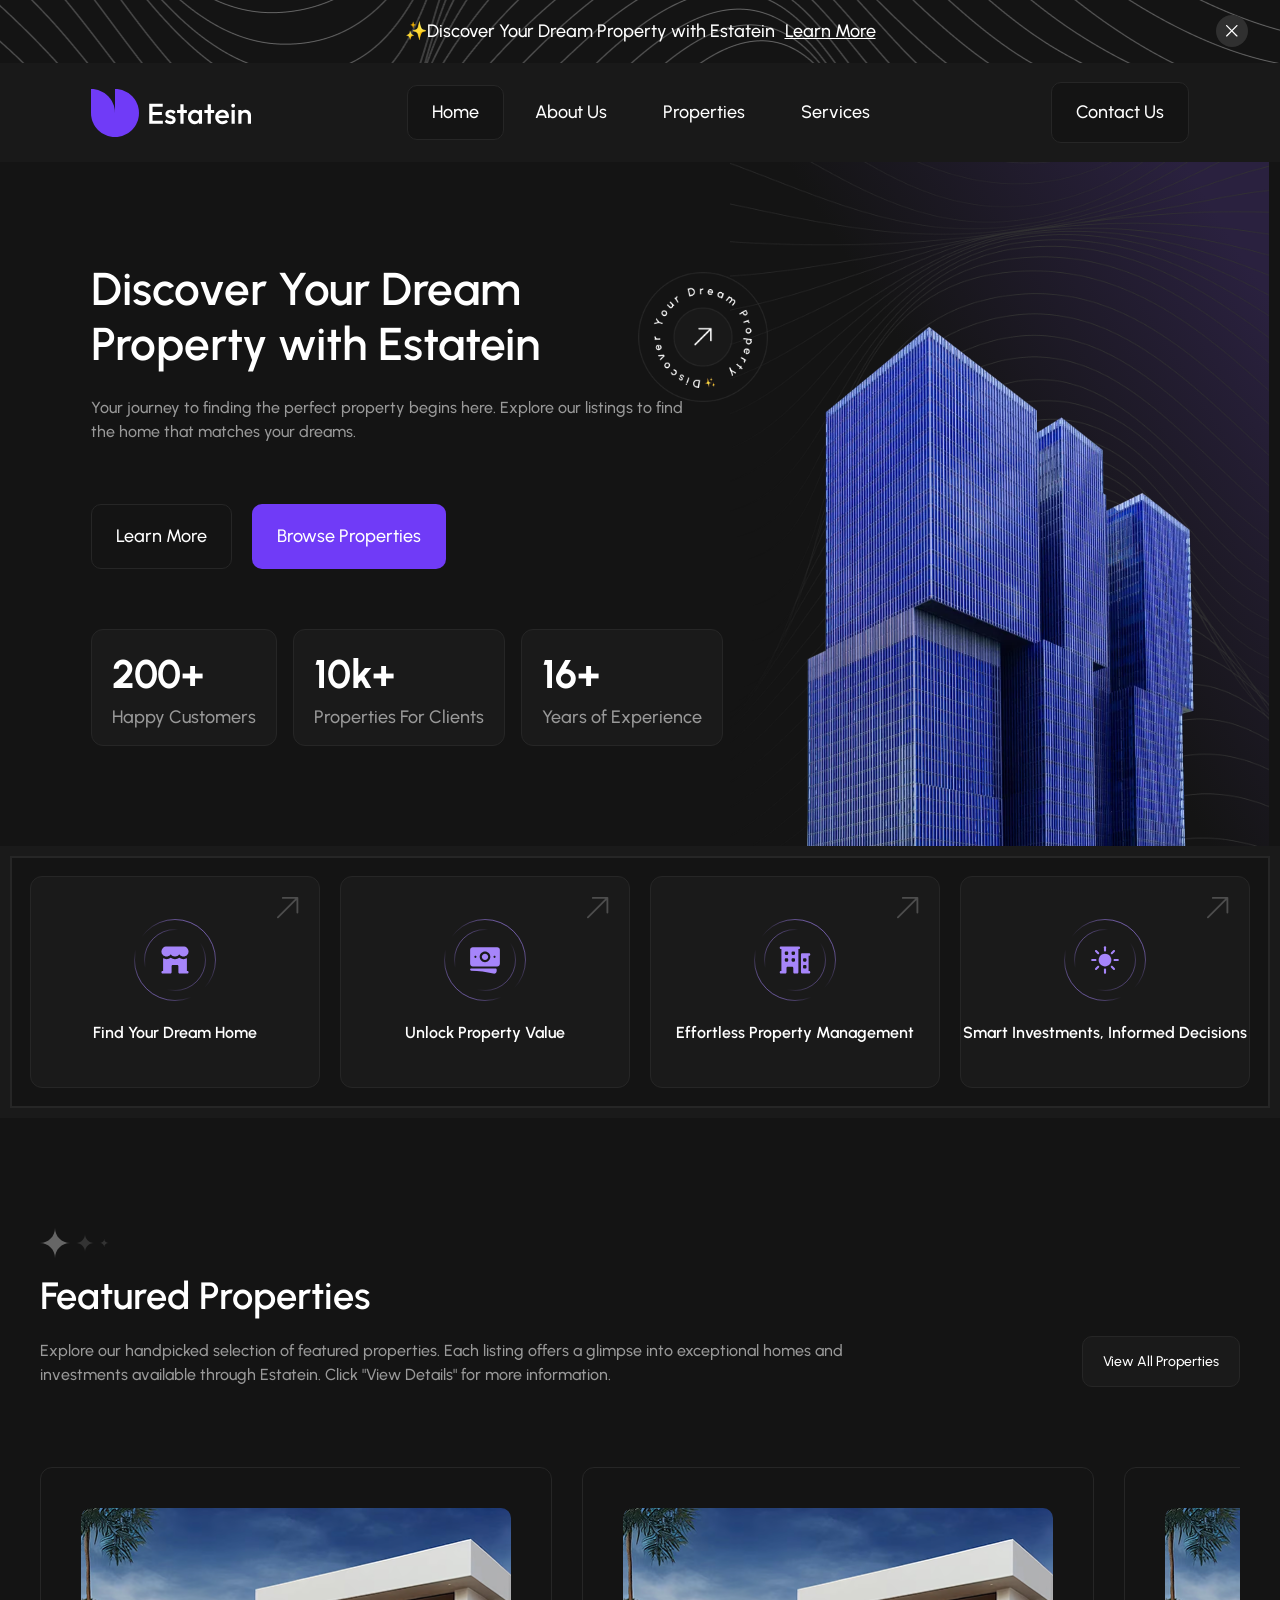
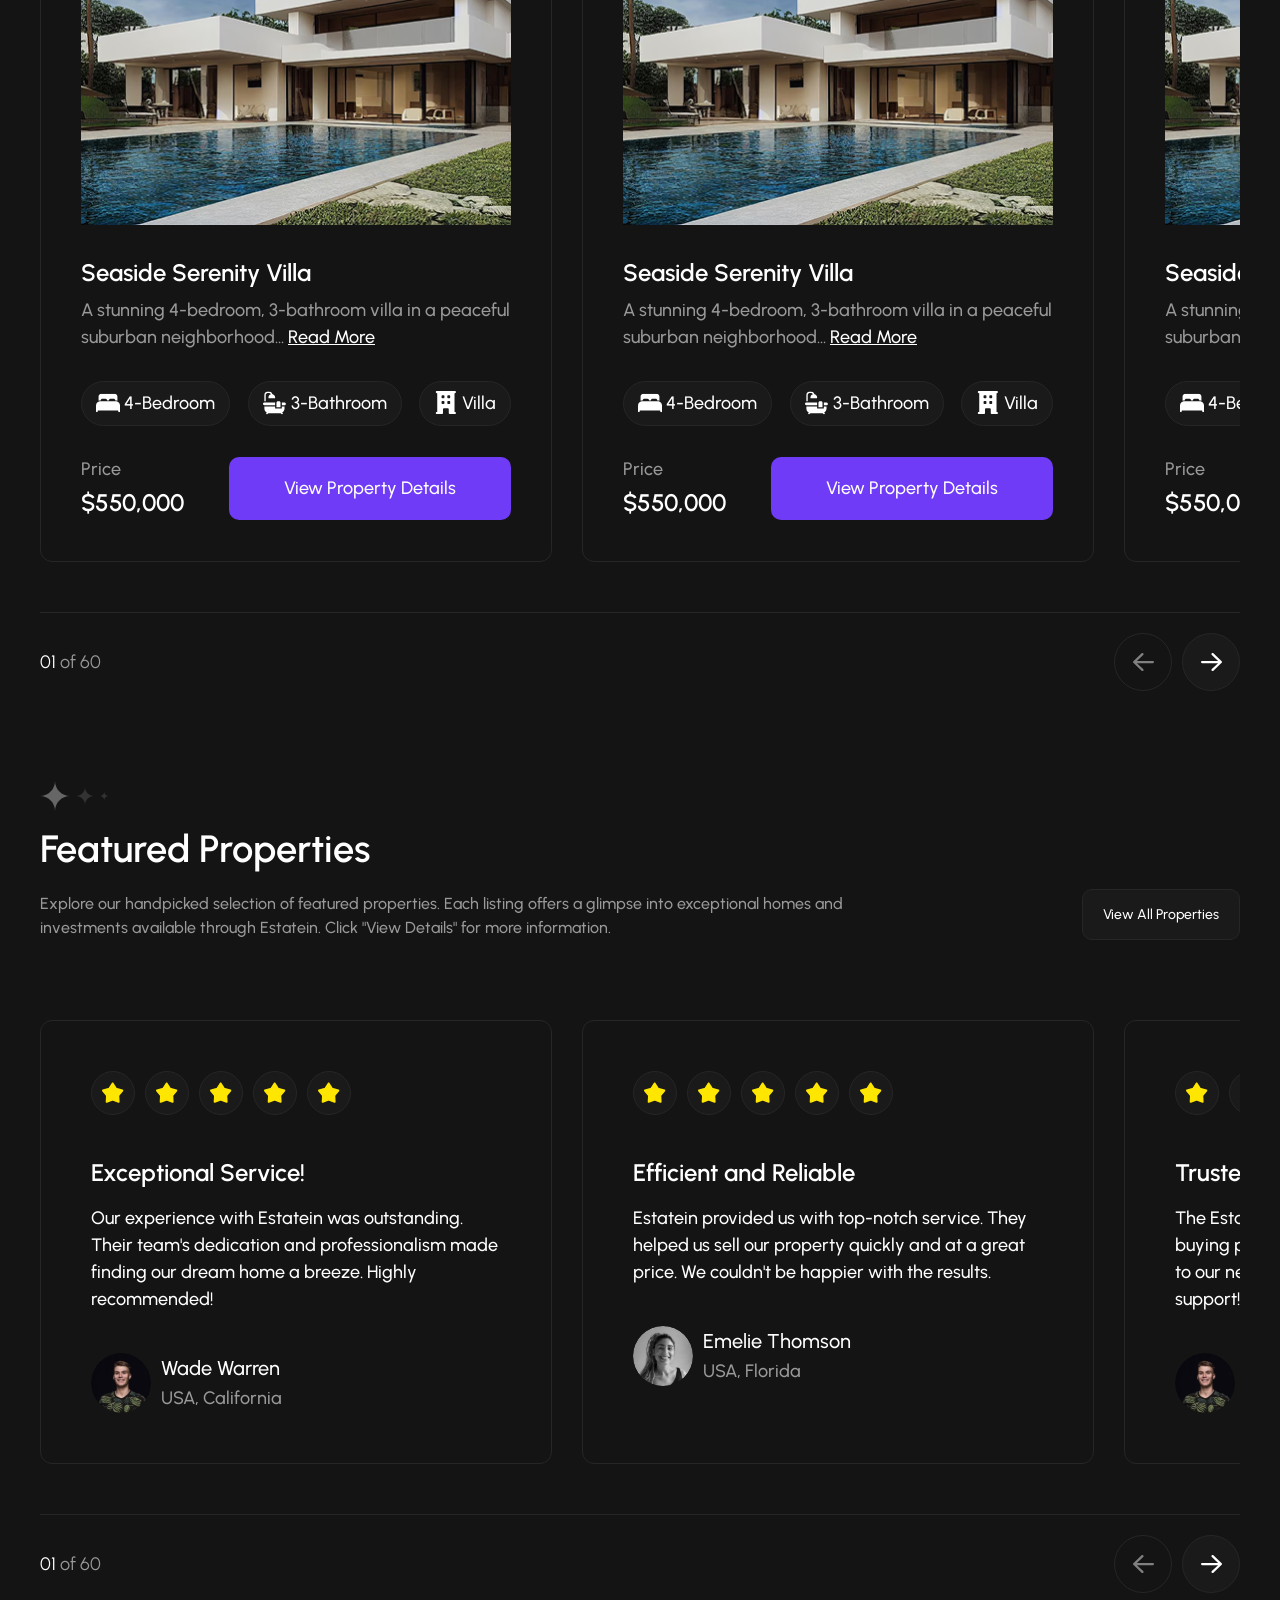
==== commit fb7584d2: "added 2 section" ====
--- a/estate/index.html
+++ b/estate/index.html
@@ -110,7 +110,7 @@
             </div>
         </section>
         <section class="featured">
-            <div class="container">
+            <div class="cont-cover">
                 <div class="featured__inner p-x">
                     <div class="title-block">
                         <div class="title__block-inner">
@@ -128,7 +128,94 @@
                             <button>View All Properties</button>
                         </div>
                     </div>
-                    <div class="featured__cards">
+                    <div class="featured__cards hide-scrollbar">
+                        <div class="featured__card">
+                            <img class="featured__card-img" src="./img/home/featured-card-img-1.png" alt="img-1">
+                            <h3>Seaside Serenity Villa</h3>
+                            <p>
+                                A stunning 4-bedroom, 3-bathroom villa in a peaceful suburban neighborhood... <a
+                                    href="#">Read More</a>
+                            </p>
+                            <ul class="featured__rooms">
+                                <li>
+                                    <img src="./img/home/featured-icon-1.svg" alt="bedroom">
+                                    <span>4-Bedroom</span>
+                                </li>
+                                <li>
+                                    <img src="./img/home/featured-icon-2.svg" alt="bathroom">
+                                    <span>3-Bathroom</span>
+                                </li>
+                                <li>
+                                    <img src="./img/home/featured-icon-3.svg" alt="villa">
+                                    <span>Villa</span>
+                                </li>
+                            </ul>
+                            <div class="featured__card-price">
+                                <div class="featured__totalprice">
+                                    <span>Price</span>
+                                    <span>$550,000</span>
+                                </div>
+                                <button>View Property Details</button>
+                            </div>
+                        </div>
+                        <div class="featured__card">
+                            <img src="./img/home/featured-card-img-1.png" alt="img-1">
+                            <h3>Seaside Serenity Villa</h3>
+                            <p>
+                                A stunning 4-bedroom, 3-bathroom villa in a peaceful suburban neighborhood... <a
+                                    href="#">Read More</a>
+                            </p>
+                            <ul class="featured__rooms">
+                                <li>
+                                    <img src="./img/home/featured-icon-1.svg" alt="bedroom">
+                                    <span>4-Bedroom</span>
+                                </li>
+                                <li>
+                                    <img src="./img/home/featured-icon-2.svg" alt="bathroom">
+                                    <span>3-Bathroom</span>
+                                </li>
+                                <li>
+                                    <img src="./img/home/featured-icon-3.svg" alt="villa">
+                                    <span>Villa</span>
+                                </li>
+                            </ul>
+                            <div class="featured__card-price">
+                                <div class="featured__totalprice">
+                                    <span>Price</span>
+                                    <span>$550,000</span>
+                                </div>
+                                <button>View Property Details</button>
+                            </div>
+                        </div>
+                        <div class="featured__card">
+                            <img src="./img/home/featured-card-img-1.png" alt="img-1">
+                            <h3>Seaside Serenity Villa</h3>
+                            <p>
+                                A stunning 4-bedroom, 3-bathroom villa in a peaceful suburban neighborhood... <a
+                                    href="#">Read More</a>
+                            </p>
+                            <ul class="featured__rooms">
+                                <li>
+                                    <img src="./img/home/featured-icon-1.svg" alt="bedroom">
+                                    <span>4-Bedroom</span>
+                                </li>
+                                <li>
+                                    <img src="./img/home/featured-icon-2.svg" alt="bathroom">
+                                    <span>3-Bathroom</span>
+                                </li>
+                                <li>
+                                    <img src="./img/home/featured-icon-3.svg" alt="villa">
+                                    <span>Villa</span>
+                                </li>
+                            </ul>
+                            <div class="featured__card-price">
+                                <div class="featured__totalprice">
+                                    <span>Price</span>
+                                    <span>$550,000</span>
+                                </div>
+                                <button>View Property Details</button>
+                            </div>
+                        </div>
                         <div class="featured__card">
                             <img class="featured__card-img" src="./img/home/featured-card-img-1.png" alt="img-1">
                             <h3>Seaside Serenity Villa</h3>
@@ -239,20 +326,87 @@
                 </div>
             </div>
         </section>
-        <!-- <section class="clients">
-            <div class="container">
-                <div class="clients__inner">
+        <section class="clients">
+            <div class="cont-cover">
+                <div class="clients__inner p-x">
                     <div class="title-block">
-                        <img src="./img/home/design-stars.svg" alt="design-stars">
-                        <div class="title-block-top">
-                            <h2>What Our Clients Say</h2>
-                            <p>Read the success stories and heartfelt testimonials from our valued clients. Discover why
-                                they chose Estatein for their real estate needs.</p>
-                        </div>
-                        <button>View All Testimonials</button>
-                    </div>
-                    <div class="clients__cards">
+                        <div class="title__block-inner">
+                            <img src="./img/home/design-stars.svg" alt="design-stars">
+                            <div class="title-block-top">
+                                <h2>Featured Properties</h2>
+                                <p>Explore our handpicked selection of featured properties. Each listing offers a
+                                    glimpse
+                                    into exceptional homes and investments available through Estatein. Click "View
+                                    Details"
+                                    for more information.</p>
+                            </div>
+                        </div>
+                        <div class="title-block-btn">
+                            <button>View All Properties</button>
+                        </div>
+                    </div>
+                    <div class="clients__cards hide-scrollbar">
                         <div class="clients__card">
+                            <ul class="clients__card-list" aria-label="Rating: 5 out of 5 stars">
+                                <li><img src="./img/home/star.svg" alt=""></li>
+                                <li><img src="./img/home/star.svg" alt=""></li>
+                                <li><img src="./img/home/star.svg" alt=""></li>
+                                <li><img src="./img/home/star.svg" alt=""></li>
+                                <li><img src="./img/home/star.svg" alt=""></li>
+                            </ul>
+                            <h3>Exceptional Service!</h3>
+                            <p>Our experience with Estatein was outstanding. Their team's dedication and professionalism
+                                made finding our dream home a breeze. Highly recommended!</p>
+
+                            <div class="clients__card-person">
+                                <img src="./img/home/person-1.webp" alt="Wade Warren">
+                                <div class="clients__card-descr">
+                                    <span>Wade Warren</span>
+                                    <span>USA, California</span>
+                                </div>
+                            </div>
+                        </div>
+                        <div class="clients__card">
+                            <ul class="clients__card-list" aria-label="Rating: 5 out of 5 stars">
+                                <li><img src="./img/home/star.svg" alt=""></li>
+                                <li><img src="./img/home/star.svg" alt=""></li>
+                                <li><img src="./img/home/star.svg" alt=""></li>
+                                <li><img src="./img/home/star.svg" alt=""></li>
+                                <li><img src="./img/home/star.svg" alt=""></li>
+                            </ul>
+                            <h3>Efficient and Reliable</h3>
+                            <p>Estatein provided us with top-notch service. They helped us sell our property quickly and
+                                at a great price. We couldn't be happier with the results.</p>
+
+                            <div class="clients__card-person">
+                                <img src="./img/home/person-2.webp" alt="Emelie Thomson">
+                                <div class="clients__card-descr">
+                                    <span>Emelie Thomson</span>
+                                    <span>USA, Florida</span>
+                                </div>
+                            </div>
+                        </div>
+                        <div class="clients__card">
+                            <ul class="clients__card-list" aria-label="Rating: 5 out of 5 stars">
+                                <li><img src="./img/home/star.svg" alt=""></li>
+                                <li><img src="./img/home/star.svg" alt=""></li>
+                                <li><img src="./img/home/star.svg" alt=""></li>
+                                <li><img src="./img/home/star.svg" alt=""></li>
+                                <li><img src="./img/home/star.svg" alt=""></li>
+                            </ul>
+                            <h3>Trusted Advisors</h3>
+                            <p>The Estatein team guided us through the entire buying process. Their knowledge and
+                                commitment to our needs were impressive. Thank you for your support!</p>
+
+                            <div class="clients__card-person">
+                                <img src="./img/home/person-1.webp" alt="John Mans">
+                                <div class="clients__card-descr">
+                                    <span>John Mans</span>
+                                    <span>USA, Nevada</span>
+                                </div>
+                            </div>
+                        </div>
+                         <div class="clients__card">
                             <ul class="clients__card-list" aria-label="Rating: 5 out of 5 stars">
                                 <li><img src="./img/home/star.svg" alt=""></li>
                                 <li><img src="./img/home/star.svg" alt=""></li>
@@ -323,10 +477,10 @@
                                         clip-rule="evenodd" />
                                 </svg>
                             </button>
-                            <button class="arrow-right">
+                            <button class="arrow-right active">
                                 <svg xmlns="http://www.w3.org/2000/svg" width="21" height="18" fill="none">
-                                    <path fill="#fff" fill-rule="evenodd"
-                                        d="M0 9c0-.621.504-1.125 1.125-1.125h15.957l-6.237-5.94a1.125 1.125 0 1 1 1.56-1.62l8.25 7.874a1.125 1.125 0 0 1 0 1.622l-8.25 7.875a1.125 1.125 0 1 1-1.56-1.622l6.237-5.939H1.125A1.125 1.125 0 0 1 0 9"
+                                    <path fill="gray" fill-rule="evenodd"
+                                        d="M21 9c0 .621-.504 1.125-1.125 1.125H3.918l6.237 5.94a1.125 1.125 0 1 1-1.56 1.62L.345 9.812a1.125 1.125 0 0 1 0-1.622L8.595.314a1.125 1.125 0 1 1 1.56 1.622L3.918 7.875h15.957C20.496 7.875 21 8.379 21 9"
                                         clip-rule="evenodd" />
                                 </svg>
                             </button>
@@ -334,7 +488,7 @@
                     </div>
                 </div>
             </div>
-        </section> -->
+        </section>
         <!-- <section class="frequently">
             <div class="container">
                 <div class="frequently__inner">
--- a/estate/css/style.css
+++ b/estate/css/style.css
@@ -8,6 +8,23 @@
     max-width: 1942px;
     margin: 0px auto;
     padding: 0 11px;
+}
+
+.cont-cover {
+    max-width: 1920px;
+    margin: 0px auto;
+}
+
+.hide-scrollbar::-webkit-scrollbar {
+    display: none;
+}
+
+.hide-scrollbar {
+    scrollbar-width: none;
+}
+
+.hide-scrollbar {
+    -ms-overflow-style: none;
 }
 
 .flex {
@@ -438,14 +455,19 @@
     }
 }
 
+.featured {
+    margin-bottom: 90px;
+}
 
 .featured__cards {
-    display: grid;
-    grid-template-columns: repeat(auto-fit, minmax(512px, 1fr));
+    /* display: grid;
+    grid-template-columns: repeat(auto-fit, minmax(512px, 1fr)); */
+    display: flex;
     gap: 30px;
     padding-bottom: 50px;
     margin-bottom: 20px;
     border-bottom: 1px solid #262626;
+    overflow-x: auto;
 }
 
 .featured__card {
@@ -453,7 +475,7 @@
     border: 1px solid #262626;
     border-radius: 12px;
     padding: 40px;
-    /* max-width: 512px; */
+    min-width: 512px;
 
     >img {
         border-radius: 10px;
@@ -604,6 +626,114 @@
     }
 }
 
+.clients {
+    margin-bottom: 90px;
+}
+
+.clients .clients__cards {
+    display: flex;
+    gap: 30px;
+    padding-bottom: 50px;
+    margin-bottom: 20px;
+    border-bottom: 1px solid #262626;
+    overflow-x: auto;
+
+    .clients__card {
+        background-color: #141414;
+        border: 1px solid #262626;
+        border-radius: 12px;
+        padding: 50px;
+        min-width: 512px;
+
+        .clients__card-list {
+            display: flex;
+            align-items: center;
+            gap: 10px;
+            margin-bottom: 40px;
+
+            li {
+                width: 44px;
+                height: 44px;
+                border-radius: 50%;
+                background-color: #1A1A1A;
+                border: 1px solid #262626;
+                display: inline-flex;
+                justify-content: center;
+                align-items: center;
+                cursor: pointer;
+
+
+                img {
+                    width: 22px;
+                    height: 22px;
+                    transition: all .3s ease-in-out;
+                    transform-origin: center center;
+                }
+
+                &:active img {
+                    transform: rotate(180deg) translate(1px, -1px);
+                    ;
+
+                }
+
+                &:hover img {
+                    transform: rotate(180deg) translate(1px, -1px);
+
+                }
+            }
+        }
+
+        >h3 {
+            font-weight: 600;
+            font-size: 24px;
+            line-height: 150%;
+            color: #FFFFFF;
+            padding-bottom: 14px;
+        }
+
+        >p {
+            font-weight: 500;
+            font-size: 18px;
+            line-height: 150%;
+            color: #FFFFFF;
+            margin-bottom: 40px;
+        }
+
+        .clients__card-person {
+            display: flex;
+            align-items: center;
+            gap: 10px;
+
+            img {
+                width: 60px;
+                height: 60px;
+                border-radius: 50%;
+            }
+
+            .clients__card-descr {
+                display: flex;
+                flex-direction: column;
+                gap: 2px;
+
+                span:first-child {
+                    font-weight: 500;
+                    font-size: 20px;
+                    line-height: 150%;
+                    color: #FFFFFF;
+                }
+
+                span:last-child {
+                    font-weight: 500;
+                    font-size: 18px;
+                    line-height: 150%;
+                    color: #999999;
+                }
+            }
+        }
+    }
+
+}
+
 
 @media(width < 1520px) {
     .dream__items {
@@ -629,6 +759,19 @@
     }
 }
 
+@media (width < 1300px) {
+
+    .featured__inner,
+    .clients__inner {
+        padding-left: 40px;
+        padding-right: 40px;
+    }
+
+    .title-block .title-block-top p {
+        max-width: 830px;
+    }
+}
+
 @media (width < 1260px) {
     .discovery__items {
         grid-template-columns: 6fr 3fr;
@@ -653,6 +796,19 @@
     .header__inner-bottom {
         padding-left: 20px;
         padding-right: 20px;
+    }
+}
+
+
+@media (width < 1070px) {
+    .title-block {
+        flex-direction: column;
+        gap: 20px;
+        align-items: start;
+    }
+
+    .title-block .title-block-top p {
+        max-width: 100%;
     }
 }
 
@@ -670,6 +826,11 @@
     .discovery__img img:nth-child(3) {
         left: 49%;
         top: 8%;
+    }
+
+    .featured__inner {
+        padding-left: 20px;
+        padding-right: 20px;
     }
 }
 
@@ -753,6 +914,12 @@
     .header .close {
         right: 16px;
     }
+
+    .featured__inner,
+    .clients__inner {
+        padding-left: 16px;
+        padding-right: 16px;
+    }
 }
 
 @media (width < 910px) {
@@ -819,6 +986,90 @@
     }
 
 } */
+
+@media (width < 544px) {
+    .featured__card {
+        min-width: clamp(18rem, -2rem + 100.000vw, 32rem);
+    }
+
+    .featured__card {
+        padding: clamp(0.625rem, -2.054rem + 13.393vw, 2.5rem);
+    }
+
+    .featured__card h3 {
+        font-size: clamp(1.188rem, 0.741rem + 2.232vw, 1.5rem);
+    }
+
+    .featured__card p {
+        font-size: clamp(0.813rem, 0.366rem + 2.232vw, 1.125rem);
+    }
+
+    .featured__card .featured__rooms {
+        flex-wrap: wrap;
+        gap: 10px;
+        justify-content: flex-start;
+    }
+
+
+    .featured__card .featured__card-price .featured__totalprice span:first-child {
+        font-size: clamp(1rem, 0.821rem + 0.893vw, 1.125rem);
+    }
+
+    .featured__card .featured__card-price .featured__totalprice span:last-child {
+        font-size: clamp(1.25rem, 0.893rem + 1.786vw, 1.5rem);
+    }
+
+    .featured__card .featured__card-price button {
+        font-size: clamp(0.875rem, 0.875rem + 0.000vw, 0.875rem);
+        padding: clamp(0.625rem, -0.089rem + 3.571vw, 1.125rem) clamp(0.75rem, -3.089rem + 19.196vw, 3.438rem);
+        border-radius: clamp(0.313rem, -0.134rem + 2.232vw, 0.625rem);
+    }
+
+    .pagination .pagination__arrows button {
+        width: clamp(2.813rem, 1.652rem + 5.804vw, 3.625rem);
+        height: clamp(2.813rem, 1.652rem + 5.804vw, 3.625rem);
+    }
+
+    .pagination .pagination__num {
+        font-size: clamp(1rem, 0.821rem + 0.893vw, 1.125rem);
+    }
+
+    .dream__btns button {
+        padding: clamp(0.875rem, 0.125rem + 0.833vw, 1.125rem) clamp(1.25rem, 0.5rem + 0.833vw, 1.5rem);
+    }
+
+
+    .clients .clients__cards .clients__card {
+        padding: clamp(0.625rem, -2.946rem + 17.857vw, 3.125rem);
+    }
+
+
+    .clients .clients__cards .clients__card {
+        min-width: clamp(18rem, -2rem + 100.000vw, 32rem);
+    }
+
+    .clients .clients__cards .clients__card h3 {
+        font-size: clamp(1.25rem, 0.893rem + 1.786vw, 1.5rem);
+    }
+
+    .clients .clients__cards .clients__card p {
+        font-size: clamp(1rem, 0.821rem + 0.893vw, 1.125rem);
+    }
+
+    .clients__card-descr span:first-child {
+        font-size: clamp(1.125rem, 0.946rem + 0.893vw, 1.25rem) !important;
+    }
+
+    .clients__card-descr span:last-child {
+        font-size: clamp(1rem, 0.821rem + 0.893vw, 1.125rem) !important
+    }
+
+
+    .title-block .title-block-top h2 {
+        font-size: clamp(2rem, 0.571rem + 7.143vw, 3rem);
+    }
+
+}
 
 @media (width < 430px) {
     .dream__btns {
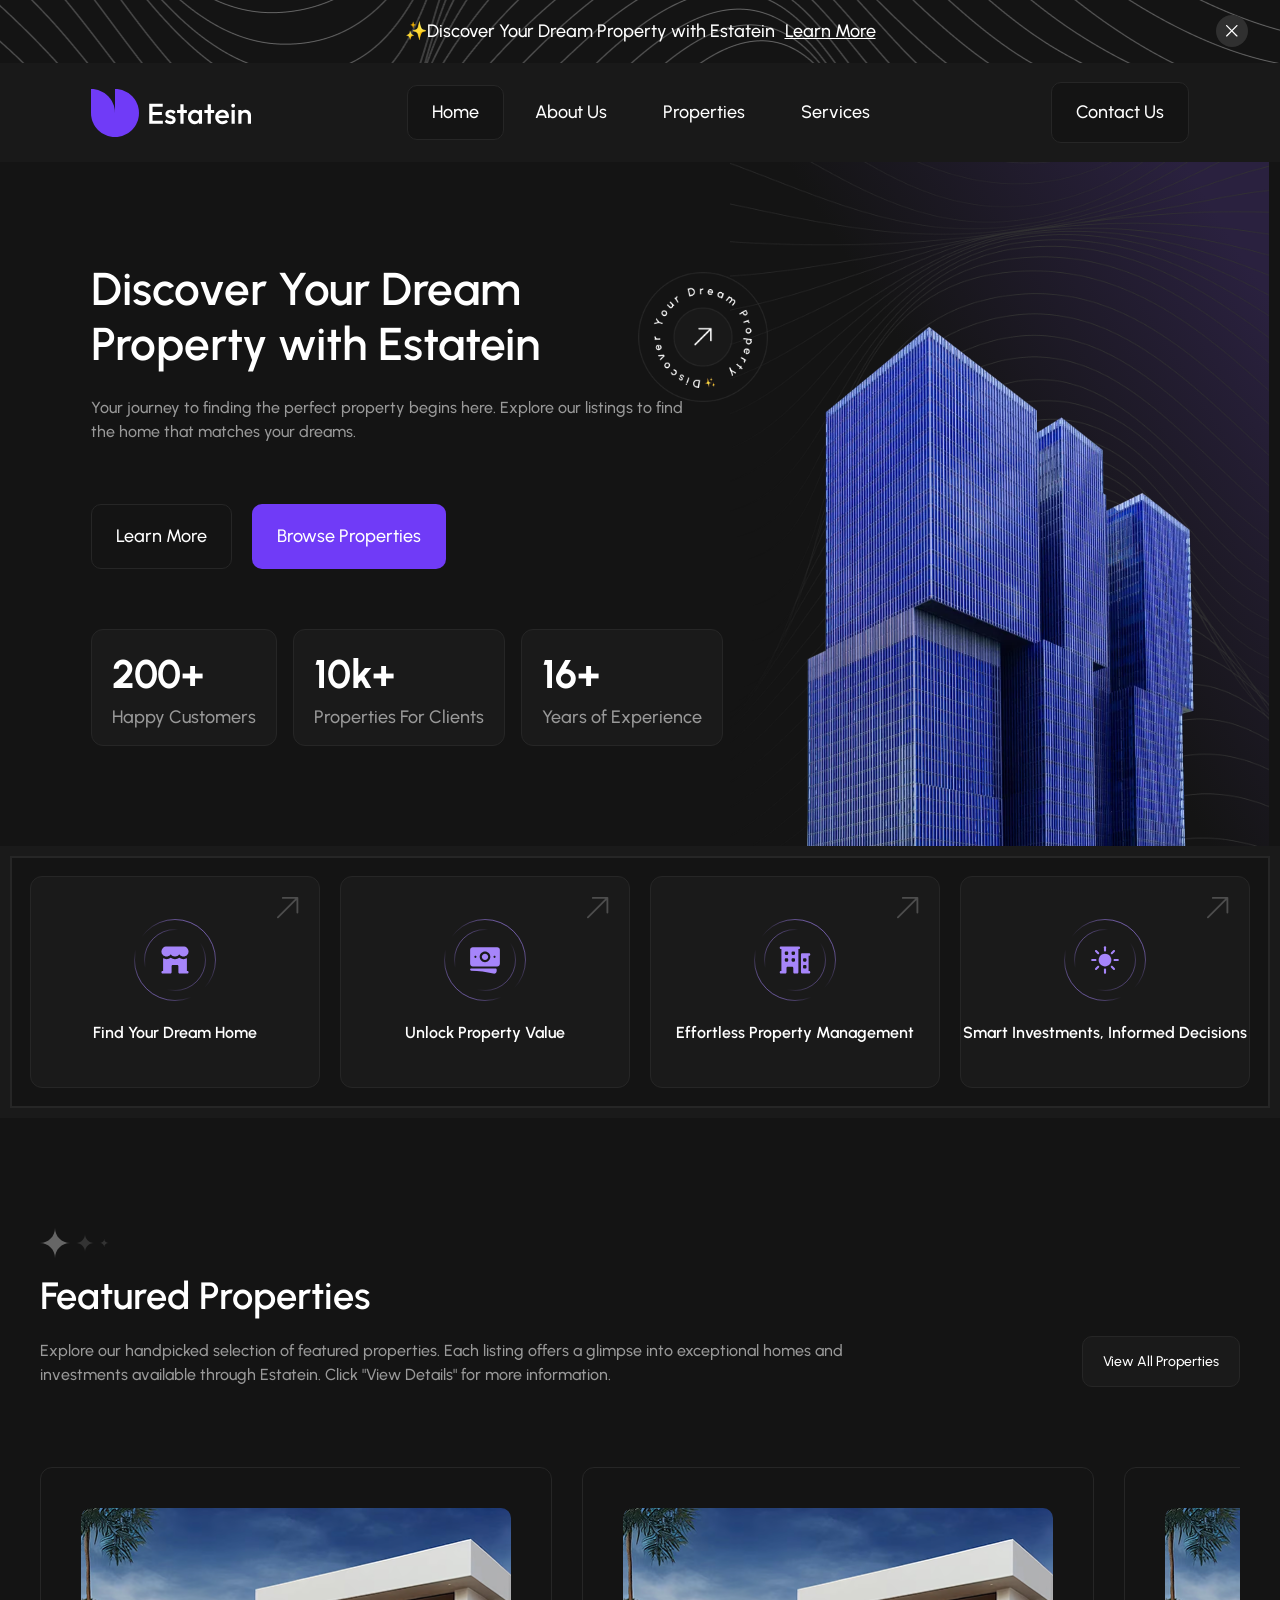
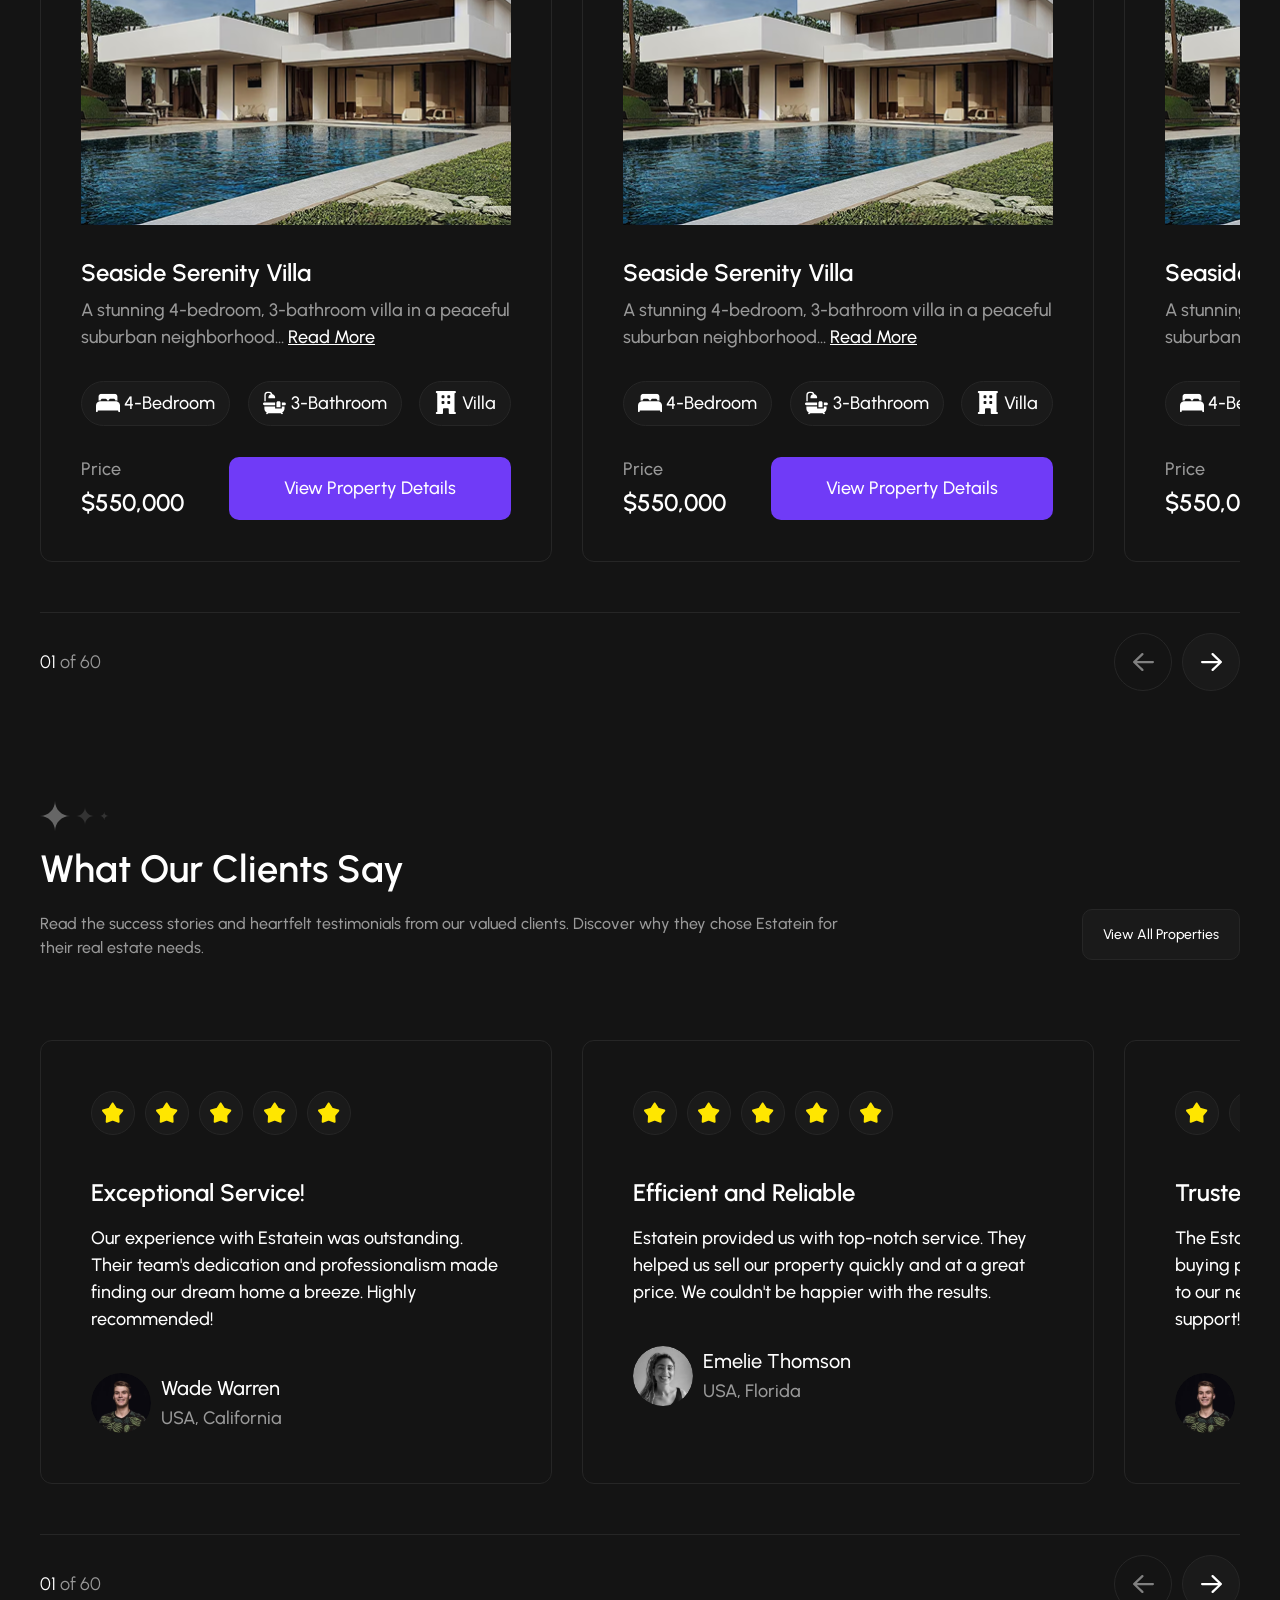
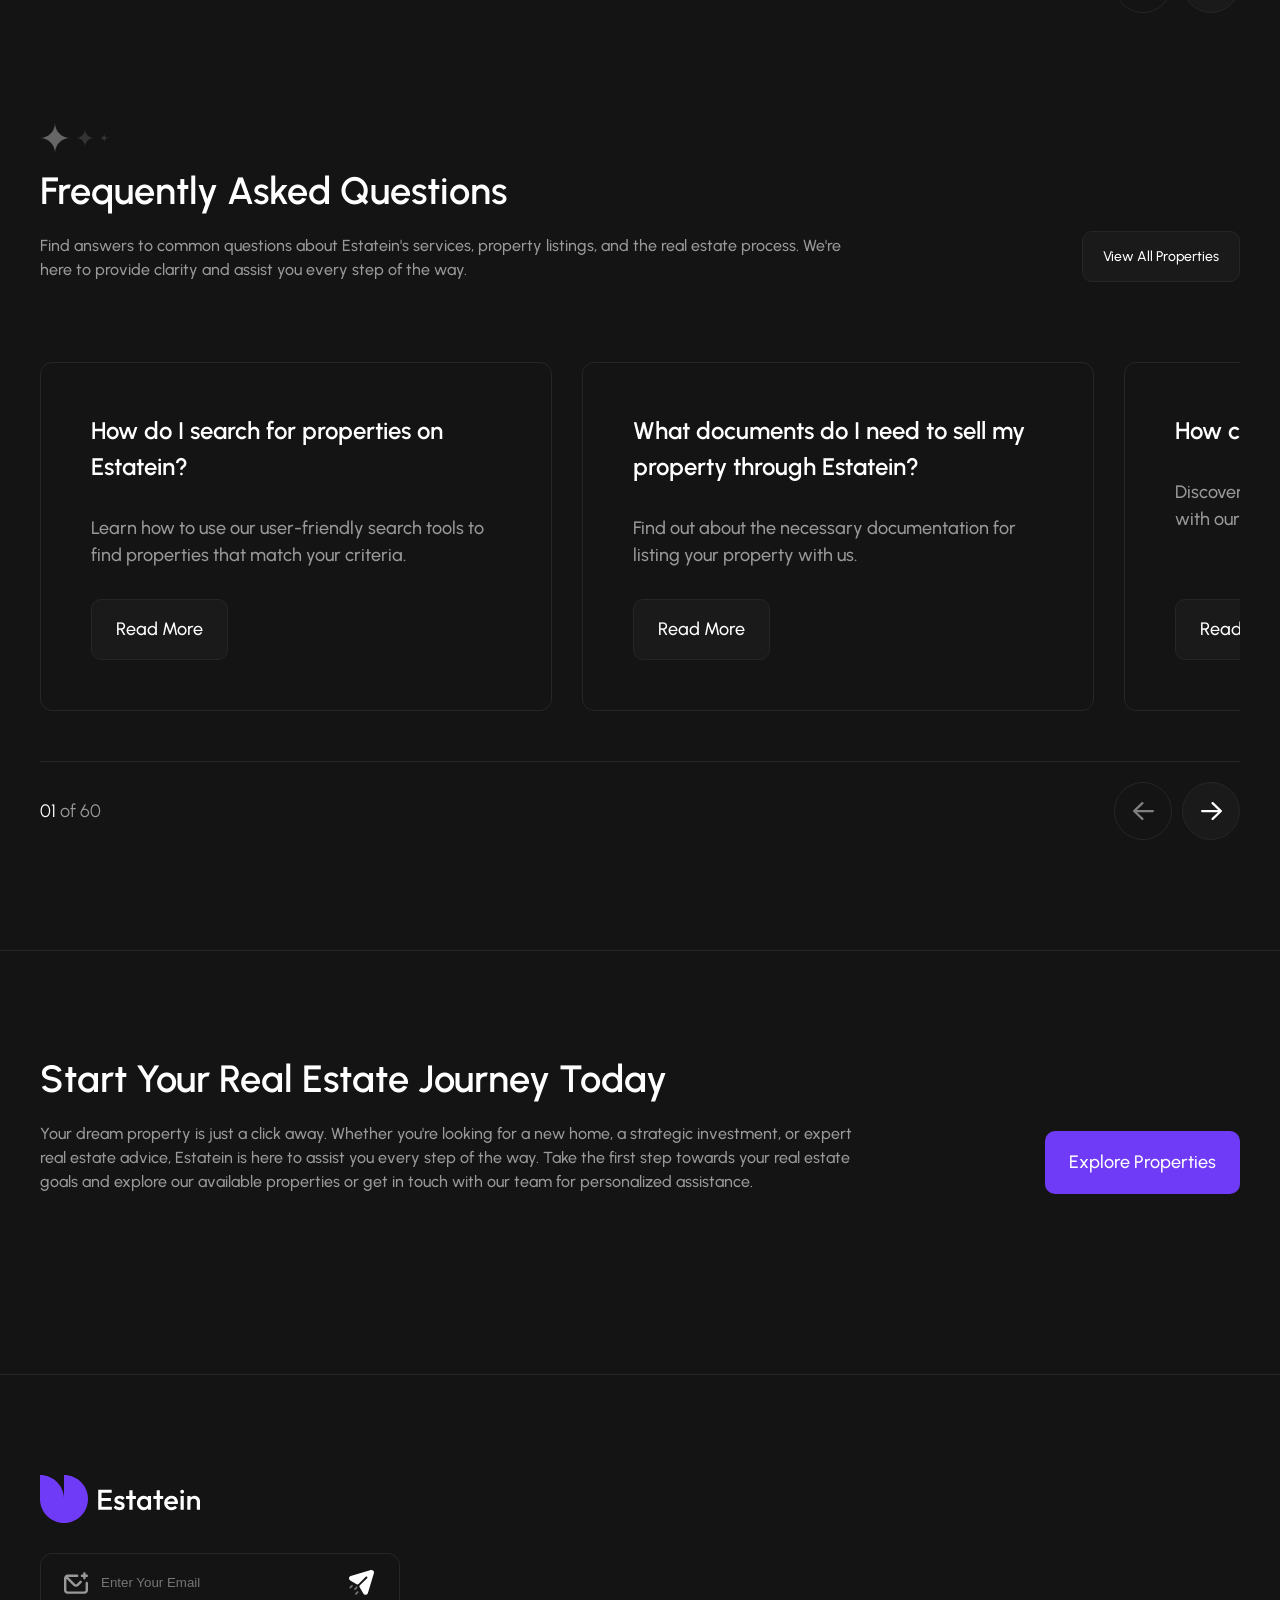
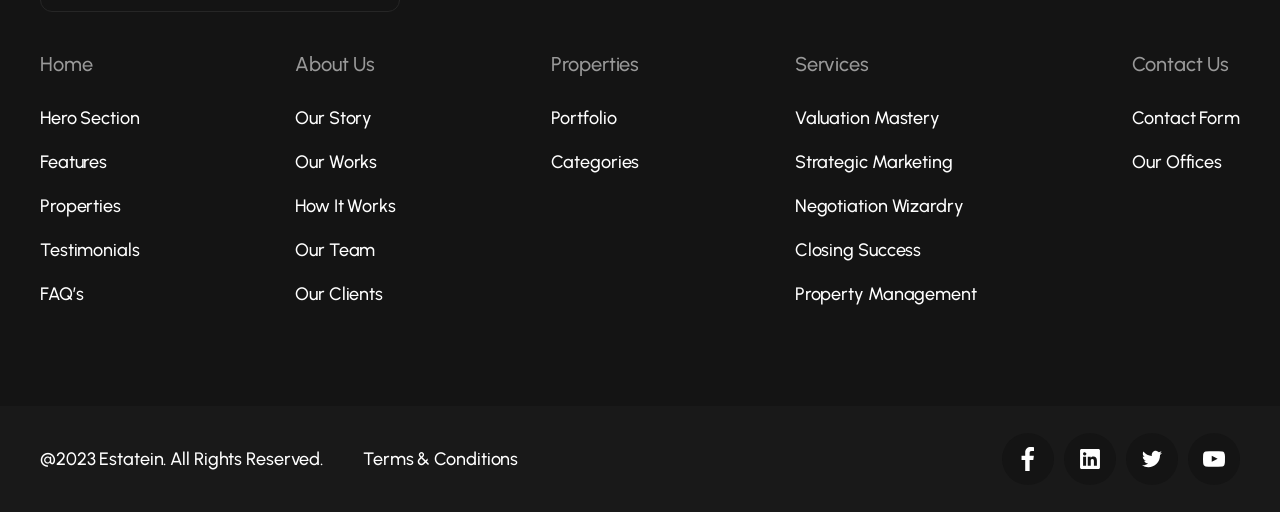
==== commit f75ec95c: "markup response" ====
--- a/estate/index.html
+++ b/estate/index.html
@@ -110,8 +110,8 @@
             </div>
         </section>
         <section class="featured">
-            <div class="cont-cover">
-                <div class="featured__inner p-x">
+            <div class="featured__cover p-x">
+                <div class="featured__inner cont-cover">
                     <div class="title-block">
                         <div class="title__block-inner">
                             <img src="./img/home/design-stars.svg" alt="design-stars">
@@ -327,18 +327,15 @@
             </div>
         </section>
         <section class="clients">
-            <div class="cont-cover">
-                <div class="clients__inner p-x">
+            <div class="clients__inner p-x">
+                <div class="clients__cover cont-cover">
                     <div class="title-block">
                         <div class="title__block-inner">
                             <img src="./img/home/design-stars.svg" alt="design-stars">
                             <div class="title-block-top">
-                                <h2>Featured Properties</h2>
-                                <p>Explore our handpicked selection of featured properties. Each listing offers a
-                                    glimpse
-                                    into exceptional homes and investments available through Estatein. Click "View
-                                    Details"
-                                    for more information.</p>
+                                <h2>What Our Clients Say</h2>
+                                <p>Read the success stories and heartfelt testimonials from our valued clients. Discover
+                                    why they chose Estatein for their real estate needs.</p>
                             </div>
                         </div>
                         <div class="title-block-btn">
@@ -406,7 +403,7 @@
                                 </div>
                             </div>
                         </div>
-                         <div class="clients__card">
+                        <div class="clients__card">
                             <ul class="clients__card-list" aria-label="Rating: 5 out of 5 stars">
                                 <li><img src="./img/home/star.svg" alt=""></li>
                                 <li><img src="./img/home/star.svg" alt=""></li>
@@ -489,34 +486,39 @@
                 </div>
             </div>
         </section>
-        <!-- <section class="frequently">
-            <div class="container">
-                <div class="frequently__inner">
+        <section class="frequently">
+            <div class="frequently__cover p-x">
+                <div class="frequently__inner cont-cover">
                     <div class="title-block">
-                        <img src="./img/home/design-stars.svg" alt="design-stars">
-                        <div class="title-block-top">
-                            <h2>What Our Clients Say</h2>
-                            <p>Read the success stories and heartfelt testimonials from our valued clients. Discover why
-                                they chose Estatein for their real estate needs.</p>
-                        </div>
-                        <button>View All Testimonials</button>
-                    </div>
-                    <div class="frequently__items">
+                        <div class="title__block-inner">
+                            <img src="./img/home/design-stars.svg" alt="design-stars">
+                            <div class="title-block-top">
+                                <h2>Frequently Asked Questions</h2>
+                                <p>Find answers to common questions about Estatein's services, property listings, and
+                                    the real estate process. We're here to provide clarity and assist you every step of
+                                    the way.</p>
+                            </div>
+                        </div>
+                        <div class="title-block-btn">
+                            <button>View All Properties</button>
+                        </div>
+                    </div>
+                    <div class="frequently__items hide-scrollbar">
                         <div class="frequently__item">
                             <h3>How do I search for properties on Estatein?</h3>
                             <p>Learn how to use our user-friendly search tools to find properties that match your
                                 criteria.</p>
-                            <span>Read More</span>
+                            <a href="#">Read More</a>
                         </div>
                         <div class="frequently__item">
                             <h3>What documents do I need to sell my property through Estatein?</h3>
                             <p>Find out about the necessary documentation for listing your property with us.</p>
-                            <span>Read More</span>
+                            <a href="#">Read More</a>
                         </div>
                         <div class="frequently__item">
                             <h3>How can I contact an Estatein agent?</h3>
                             <p>Discover the different ways you can get in touch with our experienced agents.</p>
-                            <span>Read More</span>
+                            <a href="#">Read More</a>
                         </div>
                     </div>
                     <div class="pagination">
@@ -529,10 +531,10 @@
                                         clip-rule="evenodd" />
                                 </svg>
                             </button>
-                            <button class="arrow-right">
+                            <button class="arrow-right active">
                                 <svg xmlns="http://www.w3.org/2000/svg" width="21" height="18" fill="none">
-                                    <path fill="#fff" fill-rule="evenodd"
-                                        d="M0 9c0-.621.504-1.125 1.125-1.125h15.957l-6.237-5.94a1.125 1.125 0 1 1 1.56-1.62l8.25 7.874a1.125 1.125 0 0 1 0 1.622l-8.25 7.875a1.125 1.125 0 1 1-1.56-1.622l6.237-5.939H1.125A1.125 1.125 0 0 1 0 9"
+                                    <path fill="gray" fill-rule="evenodd"
+                                        d="M21 9c0 .621-.504 1.125-1.125 1.125H3.918l6.237 5.94a1.125 1.125 0 1 1-1.56 1.62L.345 9.812a1.125 1.125 0 0 1 0-1.622L8.595.314a1.125 1.125 0 1 1 1.56 1.622L3.918 7.875h15.957C20.496 7.875 21 8.379 21 9"
                                         clip-rule="evenodd" />
                                 </svg>
                             </button>
@@ -540,113 +542,115 @@
                     </div>
                 </div>
             </div>
-        </section> -->
+        </section>
     </main>
-    <!-- <footer>
-        <div class="container">
-            <div class="footer__inner">
-                <div class="title-block">
-                    <div class="title-block-top">
-                        <h2>Start Your Real Estate Journey Today</h2>
-                        <p>Your dream property is just a click away. Whether you're looking for a new home, a
-                            strategic investment, or expert real estate advice, Estatein is here to assist you every
-                            step of the way. Take the first step towards your real estate goals and explore our
-                            available properties or get in touch with our team for personalized assistance.</p>
-                    </div>
-                    <button>Explore Properties</button>
+    <footer>
+        <div class="footer__top-cover p-x footer-decore">
+            <div class="title-block footer-btn cont-cover">
+                <div class="title-block-top">
+                    <h2>Start Your Real Estate Journey Today</h2>
+                    <p>Your dream property is just a click away. Whether you're looking for a new home, a
+                        strategic investment, or expert real estate advice, Estatein is here to assist you every
+                        step of the way. Take the first step towards your real estate goals and explore our
+                        available properties or get in touch with our team for personalized assistance.</p>
                 </div>
-                <div class="footer__content">
-                    <form class="footer__email">
-                        <img src="./img/home/logo.svg" alt="logo">
-                        <div class="footer__email-wrapper">
-                            <input type="email" aria-label="Enter your email to subscribe"
-                                placeholder="Enter Your Email">
-                            <img src="./img/home/email-icon.svg" alt="email" aria-hidden="true">
-                            <button type="submit" aria-label="send email">
-                                <img src="./img/home/send-icon.svg" alt="send-email" aria-hidden="true">
-                            </button>
-                        </div>
-                    </form>
-                    <nav aria-label="footer navigation">
-                        <div class="footer__nav">
-                            <div class="footer__nav-col">
-                                <h3>Home</h3>
-                                <ul>
-                                    <li><a href="#">Hero Section</a></li>
-                                    <li><a href="#">Features</a></li>
-                                    <li><a href="#">Properties</a></li>
-                                    <li><a href="#">Testimonials</a></li>
-                                    <li><a href="#">FAQ’s</a></li>
-                                </ul>
-                            </div>
-                            <div class="footer__nav-col">
-                                <h3>About Us</h3>
-                                <ul>
-                                    <li><a href="#">Our Story</a></li>
-                                    <li><a href="#">Our Works</a></li>
-                                    <li><a href="#">How It Works</a></li>
-                                    <li><a href="#">Our Team</a></li>
-                                    <li><a href="#">Our Clients</a></li>
-                                </ul>
-                            </div>
-                            <div class="footer__nav-col">
-                                <h3>Properties</h3>
-                                <ul>
-                                    <li><a href="#">Portfolio</a></li>
-                                    <li><a href="#">Categories</a></li>
-                                </ul>
-                            </div>
-                            <div class="footer__nav-col">
-                                <h3>Services</h3>
-                                <ul>
-                                    <li><a href="#">Valuation Mastery</a></li>
-                                    <li><a href="#">Strategic Marketing</a></li>
-                                    <li><a href="#">Negotiation Wizardry</a></li>
-                                    <li><a href="#">Closing Success</a></li>
-                                    <li><a href="#">Property Management</a></li>
-                                </ul>
-                            </div>
-                            <div class="footer__nav-col">
-                                <h3>Contact Us</h3>
-                                <ul>
-                                    <li><a href="#">Contact Form</a></li>
-                                    <li><a href="#">Our Offices</a></li>
-                                </ul>
-                            </div>
-                        </div>
-                    </nav>
+                <button>Explore Properties</button>
+            </div>
+        </div>
+        <div class="footer__content p-x">
+            <div class="footer__content-inner cont-cover">
+                <form class="footer__email">
+                    <img src="./img/home/logo.svg" alt="logo">
+                    <div class="footer__email-wrapper">
+                        <input type="email" aria-label="Enter your email to subscribe" placeholder="Enter Your Email">
+                        <img src="./img/home/email-icon.svg" alt="email" aria-hidden="true">
+                        <button type="submit" aria-label="send email">
+                            <img src="./img/home/send-icon.svg" alt="send-email" aria-hidden="true">
+                        </button>
+                    </div>
+                </form>
+                <nav aria-label="footer navigation">
+                    <div class="footer__nav">
+                        <div class="footer__nav-col">
+                            <h3>Home</h3>
+                            <ul>
+                                <li><a href="#">Hero Section</a></li>
+                                <li><a href="#">Features</a></li>
+                                <li><a href="#">Properties</a></li>
+                                <li><a href="#">Testimonials</a></li>
+                                <li><a href="#">FAQ’s</a></li>
+                            </ul>
+                        </div>
+                        <div class="footer__nav-col">
+                            <h3>About Us</h3>
+                            <ul>
+                                <li><a href="#">Our Story</a></li>
+                                <li><a href="#">Our Works</a></li>
+                                <li><a href="#">How It Works</a></li>
+                                <li><a href="#">Our Team</a></li>
+                                <li><a href="#">Our Clients</a></li>
+                            </ul>
+                        </div>
+                        <div class="footer__nav-col">
+                            <h3>Properties</h3>
+                            <ul>
+                                <li><a href="#">Portfolio</a></li>
+                                <li><a href="#">Categories</a></li>
+                            </ul>
+                        </div>
+                        <div class="footer__nav-col">
+                            <h3>Services</h3>
+                            <ul>
+                                <li><a href="#">Valuation Mastery</a></li>
+                                <li><a href="#">Strategic Marketing</a></li>
+                                <li><a href="#">Negotiation Wizardry</a></li>
+                                <li><a href="#">Closing Success</a></li>
+                                <li><a href="#">Property Management</a></li>
+                            </ul>
+                        </div>
+                        <div class="footer__nav-col">
+                            <h3>Contact Us</h3>
+                            <ul>
+                                <li><a href="#">Contact Form</a></li>
+                                <li><a href="#">Our Offices</a></li>
+                            </ul>
+                        </div>
+                    </div>
+                </nav>
+            </div>
+        </div>
+        <div class="copyright__cover p-x">
+            <div class="footer__copyright cont-cover">
+                <div class="copyright__terms">
+                    <span>@2023 Estatein. All Rights Reserved.</span>
+                    <a href="#">Terms & Conditions</a>
                 </div>
-                <div class="footer__copyright">
-                    <div class="copyright__terms">
-                        <span>@2023 Estatein. All Rights Reserved.</span>
-                        <a href="#">Terms & Conditions</a>
-                    </div>
-                    <ul class="copyright__social" aria-label="Social media links">
-                        <li>
-                            <a href="#">
-                                <img src="./img/home/fb.svg" alt="facebook">
-                            </a>
-                        </li>
-                        <li>
-                            <a href="#">
-                                <img src="./img/home/linkedin.svg" alt="linkedin">
-                            </a>
-                        </li>
-                        <li>
-                            <a href="#">
-                                <img src="./img/home/tweeter.svg" alt="twitter">
-                            </a>
-                        </li>
-                        <li>
-                            <a href="#">
-                                <img src="./img/home/youtube.svg" alt="youtube">
-                            </a>
-                        </li>
-                    </ul>
-                </div>
+                <ul class="copyright__social" aria-label="Social media links">
+                    <li>
+                        <a href="#">
+                            <img src="./img/home/fb.svg" alt="facebook">
+                        </a>
+                    </li>
+                    <li>
+                        <a href="#">
+                            <img src="./img/home/linkedin.svg" alt="linkedin">
+                        </a>
+                    </li>
+                    <li>
+                        <a href="#">
+                            <img src="./img/home/tweeter.svg" alt="twitter">
+                        </a>
+                    </li>
+                    <li>
+                        <a href="#">
+                            <img src="./img/home/youtube.svg" alt="youtube">
+                        </a>
+                    </li>
+                </ul>
             </div>
         </div>
-    </footer> -->
+
+    </footer>
 </body>
 
 </html>
--- a/estate/css/style.css
+++ b/estate/css/style.css
@@ -37,11 +37,11 @@
     padding-right: clamp(5rem, -10.375rem + 17.083vw, 10.125rem);
 }
 
-p-l {
+.p-l {
     padding-left: 162px;
 }
 
-p-r {
+.p-r {
     padding-right: 162px;
 }
 
@@ -204,6 +204,10 @@
     }
 }
 
+main {
+    margin-bottom: 110px;
+}
+
 .discovery {
     margin-bottom: 110px;
 }
@@ -456,7 +460,7 @@
 }
 
 .featured {
-    margin-bottom: 90px;
+    margin-bottom: 110px;
 }
 
 .featured__cards {
@@ -627,7 +631,7 @@
 }
 
 .clients {
-    margin-bottom: 90px;
+    margin-bottom: 110px;
 }
 
 .clients .clients__cards {
@@ -731,9 +735,219 @@
             }
         }
     }
-
-}
-
+}
+
+
+.frequently__items {
+    display: flex;
+    gap: 30px;
+    padding-bottom: 50px;
+    margin-bottom: 20px;
+    border-bottom: 1px solid #262626;
+    overflow-x: auto;
+
+    .frequently__item {
+        display: flex;
+        flex-direction: column;
+        gap: 30px;
+        background-color: #141414;
+        border: 1px solid #262626;
+        border-radius: 12px;
+        padding: 50px;
+        min-width: 512px;
+
+        h3 {
+            font-weight: 600;
+            font-size: 24px;
+            line-height: 150%;
+            color: #FFFFFF;
+            /* padding-bottom: 30px; */
+        }
+
+        p {
+            font-weight: 500;
+            font-size: 18px;
+            line-height: 150%;
+            color: #999999;
+        }
+
+        a {
+            display: inline-block;
+            font-weight: 500;
+            font-size: 18px;
+            line-height: 131%;
+            letter-spacing: -0.006em;
+            color: #FFFFFF;
+            border: 1px solid #262626;
+            border-radius: 10px;
+            background-color: #1A1A1A;
+            padding: 18px 24px;
+            margin-top: auto;
+            max-width: 137px;
+            text-align: center;
+            cursor: pointer;
+
+            &:active {
+                transform: scale(.96);
+            }
+        }
+    }
+}
+
+.title-block.footer-btn button {
+    color: #FFFFFF;
+    padding: 18px 24px;
+    background-color: #703BF7;
+    border-radius: 10px;
+    cursor: pointer;
+    font-weight: 500;
+    font-size: 18px;
+    line-height: 150%;
+
+    &:active {
+        transform: scale(.95);
+    }
+}
+
+.footer-decore {
+    padding-top: 100px;
+    padding-bottom: 100px;
+    border-top: 1px solid #262626;
+    border-bottom: 1px solid #262626;
+}
+
+footer .footer__top-cover {
+    margin-bottom: 100px;
+}
+
+
+.footer__content-inner {
+    display: flex;
+    justify-content: space-between;
+    margin-bottom: 100px;
+}
+
+.footer__email {
+    >img {
+        width: 160px;
+        height: auto;
+        margin-bottom: 30px;
+    }
+
+    .footer__email-wrapper {
+        position: relative;
+
+        input {
+            padding: 21px 60px;
+            border: 1px solid #262626;
+            border-radius: 12px;
+            background-color: #141414;
+            color: #fff;
+            width: clamp(22.5rem, 10.688rem + 13.125vw, 26.438rem);
+            /* max-width: 423px; 360*/
+        }
+
+        >img {
+            position: absolute;
+            top: 50%;
+            transform: translateY(-50%);
+            width: 24px;
+            height: 24px;
+            left: 24px;
+        }
+
+        button {
+            position: absolute;
+            top: 50%;
+            transform: translateY(-50%);
+            width: 30px;
+            height: 30px;
+            right: 24px;
+            cursor: pointer;
+
+        }
+    }
+}
+
+.footer__content-inner nav .footer__nav {
+    display: flex;
+    gap: clamp(3.75rem, -3.75rem + 8.333vw, 6.25rem);
+
+    .footer__nav-col h3 {
+        font-weight: 500;
+        font-size: 20px;
+        line-height: 24px;
+        letter-spacing: -0.006em;
+        color: #999999;
+        padding-bottom: 30px;
+    }
+
+    .footer__nav-col ul li:not(:last-child) {
+        padding-bottom: 20px;
+    }
+
+    .footer__nav-col ul li a {
+        font-weight: 500;
+        font-size: 18px;
+        line-height: 24px;
+        letter-spacing: -0.006em;
+        color: #fff;
+
+        &:hover {
+            text-decoration: underline
+        }
+
+        &:active {
+            text-decoration: underline
+        }
+    }
+}
+
+.copyright__cover {
+    background-color: #191919;
+    padding-top: 27px;
+    padding-bottom: 27px;
+}
+
+.footer__copyright {
+    display: flex;
+    justify-content: space-between;
+    flex-wrap: wrap;
+    gap: 10px;
+
+    .copyright__terms {
+        display: flex;
+        align-items: center;
+        gap: 40px;
+        font-weight: 500;
+        font-size: 18px;
+        line-height: 24px;
+        letter-spacing: -0.006em;
+        color: #FFFFFF;
+        flex-wrap: wrap;
+
+        a:hover {
+            text-decoration: underline;
+        }
+    }
+
+    ul {
+        display: flex;
+        align-items: center;
+        gap: 10px;
+
+        a {
+            width: 52px;
+            height: 52px;
+            border-radius: 50%;
+            background-color: #141414;
+            display: flex;
+            justify-content: center;
+            align-items: center;
+            cursor: pointer;
+        }
+    }
+}
 
 @media(width < 1520px) {
     .dream__items {
@@ -759,10 +973,40 @@
     }
 }
 
+@media (width < 1370px) {
+    .footer__content-inner {
+        display: block;
+    }
+
+    .footer__nav {
+        gap: unset;
+        justify-content: space-between;
+    }
+
+    .footer__email {
+        padding-bottom: 40px;
+    }
+
+    .footer__email-wrapper {
+        max-width: 360px;
+    }
+}
+
+@media (width < 1320px) {
+    .footer__inner {
+        padding-left: 40px;
+        padding-right: 40px;
+    }
+}
+
 @media (width < 1300px) {
 
-    .featured__inner,
-    .clients__inner {
+    .featured__cover,
+    .clients__inner,
+    .frequently__cover,
+    .footer__top-cover,
+    .footer__content,
+    .copyright__cover {
         padding-left: 40px;
         padding-right: 40px;
     }
@@ -796,6 +1040,24 @@
     .header__inner-bottom {
         padding-left: 20px;
         padding-right: 20px;
+    }
+}
+
+@media (width < 1120px) {
+    footer .title-block {
+        flex-direction: column;
+        gap: 20px;
+        align-items: start;
+    }
+
+    footer .title-block .title-block-top p {
+        max-width: 100%;
+    }
+
+    footer .title-block.footer-btn button {
+        padding: clamp(0.625rem, 0.425rem + 1.000vw, 1.125rem) clamp(0.813rem, 0.538rem + 1.375vw, 1.5rem);
+        border-radius: clamp(0.375rem, 0.275rem + 0.500vw, 0.625rem);
+        font-size: clamp(0.938rem, 0.863rem + 0.375vw, 1.125rem);
     }
 }
 
@@ -828,9 +1090,22 @@
         top: 8%;
     }
 
-    .featured__inner {
+    /* .featured__inner {
         padding-left: 20px;
         padding-right: 20px;
+    } */
+
+    .footer__content-inner nav .footer__nav {
+        flex-wrap: wrap;
+        justify-content: flex-start;
+    }
+}
+
+@media (width < 800px) {
+    .footer__copyright .copyright__terms {
+        flex-direction: column;
+        gap: 16px;
+        align-items: flex-start;
     }
 }
 
@@ -915,8 +1190,20 @@
         right: 16px;
     }
 
-    .featured__inner,
-    .clients__inner {
+    /* .featured__inner,
+    .clients__inner,
+    .frequently__inner,
+    .footer__inner {
+        padding-left: 16px;
+        padding-right: 16px;
+    } */
+
+    .featured__cover,
+    .clients__inner,
+    .frequently__cover,
+    .footer__top-cover,
+    .footer__content,
+    .copyright__cover {
         padding-left: 16px;
         padding-right: 16px;
     }
@@ -979,13 +1266,15 @@
     }
 }
 
-/* @media (width < 600px) {
-    .discovery__cards {
-        grid-template-columns: repeat(auto-fit, minmax(164px, 1fr));
-        gap: 10px;
-    }
-
-} */
+@media (width < 561px) {
+    .footer__copyright {
+        justify-content: center;  
+    }
+    .footer__copyright .copyright__terms {
+        align-items: center;
+        order: 2;
+    }
+}
 
 @media (width < 544px) {
     .featured__card {
@@ -1066,7 +1355,35 @@
 
 
     .title-block .title-block-top h2 {
-        font-size: clamp(2rem, 0.571rem + 7.143vw, 3rem);
+        font-size: clamp(1.813rem, 1.009rem + 4.018vw, 2.375rem);
+    }
+
+    .frequently__items .frequently__item {
+        padding: clamp(0.625rem, -2.946rem + 17.857vw, 3.125rem);
+        min-width: clamp(18rem, -2rem + 100.000vw, 32rem);
+        gap: clamp(1rem, -0.25rem + 6.250vw, 1.875rem);
+
+        h3 {
+            font-size: clamp(1.188rem, 0.741rem + 2.232vw, 1.5rem);
+        }
+
+        p {
+            font-size: clamp(1rem, 0.821rem + 0.893vw, 1.125rem);
+        }
+
+        a {
+            padding: clamp(0.625rem, -0.089rem + 3.571vw, 1.125rem) clamp(0.625rem, -0.089rem + 3.571vw, 1.125rem);
+            max-width: clamp(7.063rem, 4.92rem + 10.714vw, 8.563rem);
+            border-radius: clamp(0.438rem, 0.17rem + 1.339vw, 0.625rem);
+        }
+    }
+
+    .footer__email-wrapper {
+        max-width: 100%;
+
+        input {
+            max-width: 100%;
+        }
     }
 
 }
@@ -1096,4 +1413,12 @@
     .header__inner::after {
         height: 72px;
     }
+
+
+}
+
+@media (width < 390px) {
+    footer .title-block.footer-btn button {
+        width: 100%;
+    }
 }
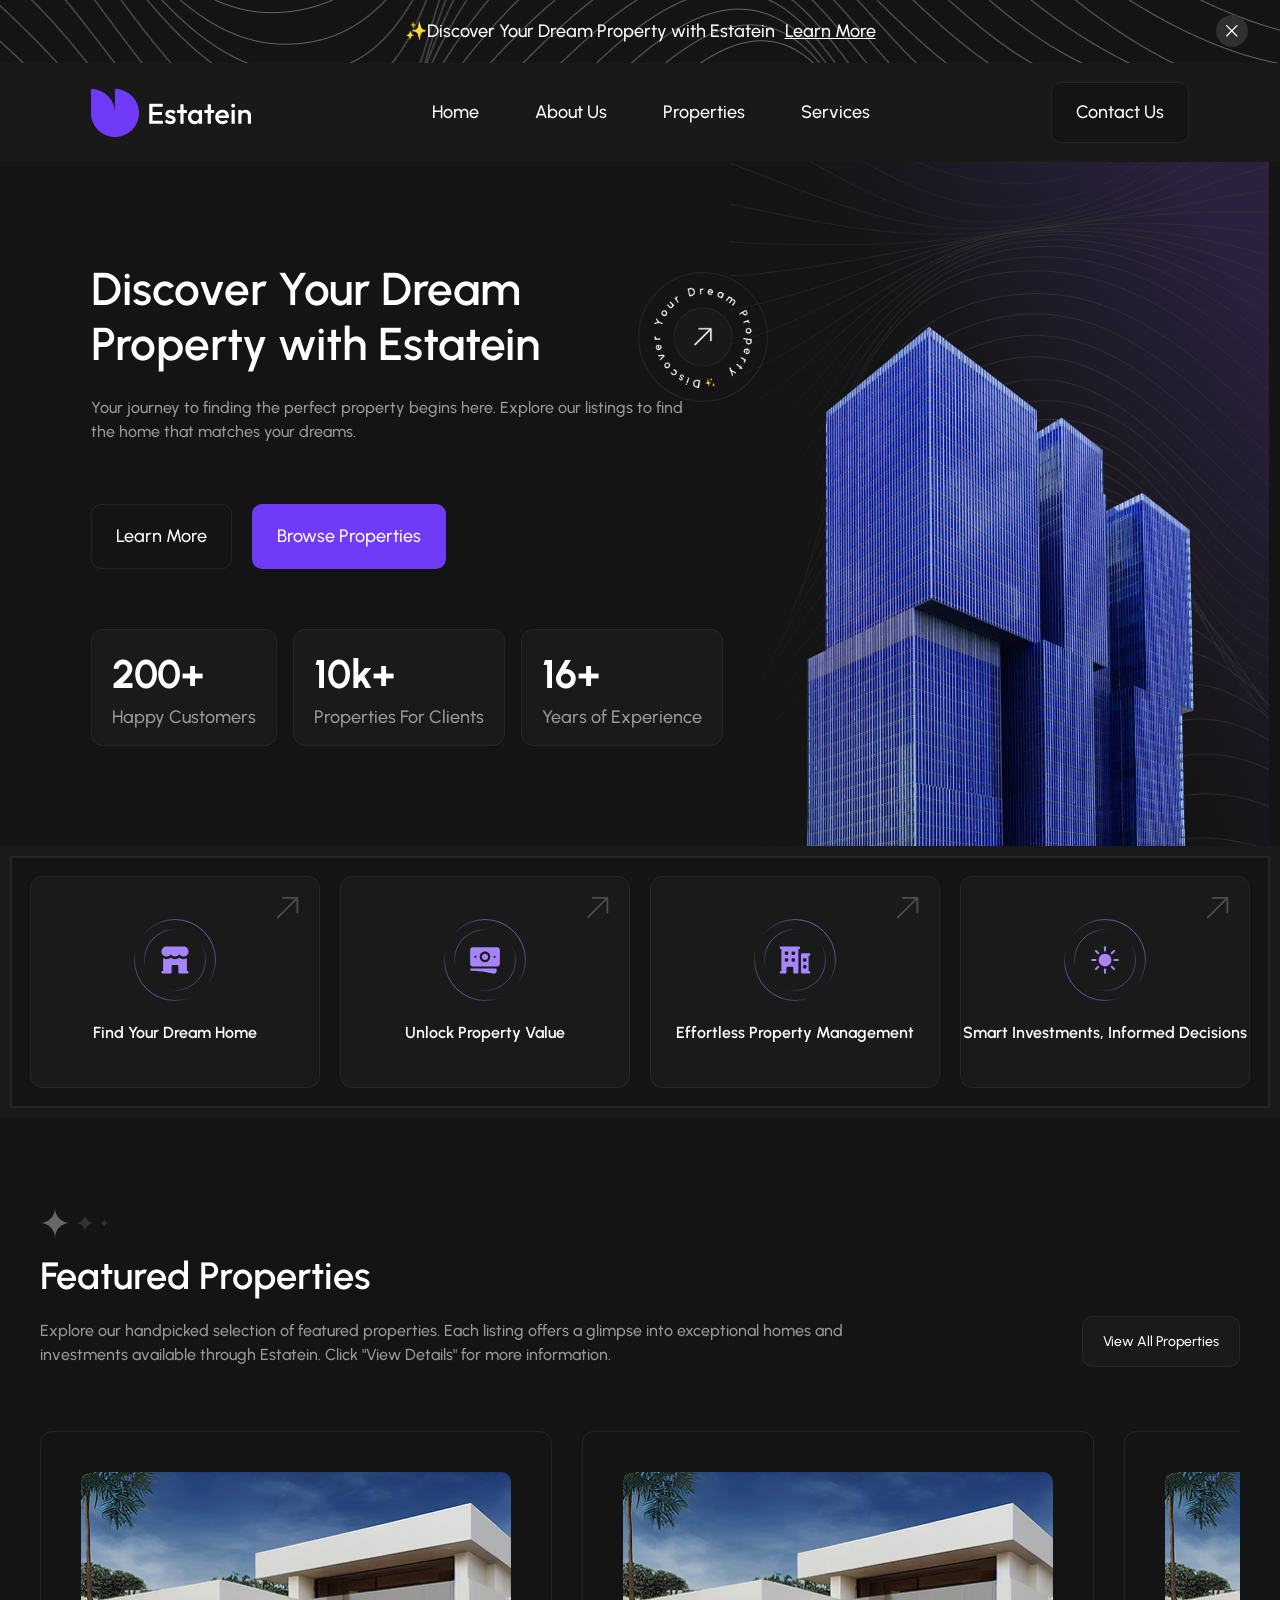
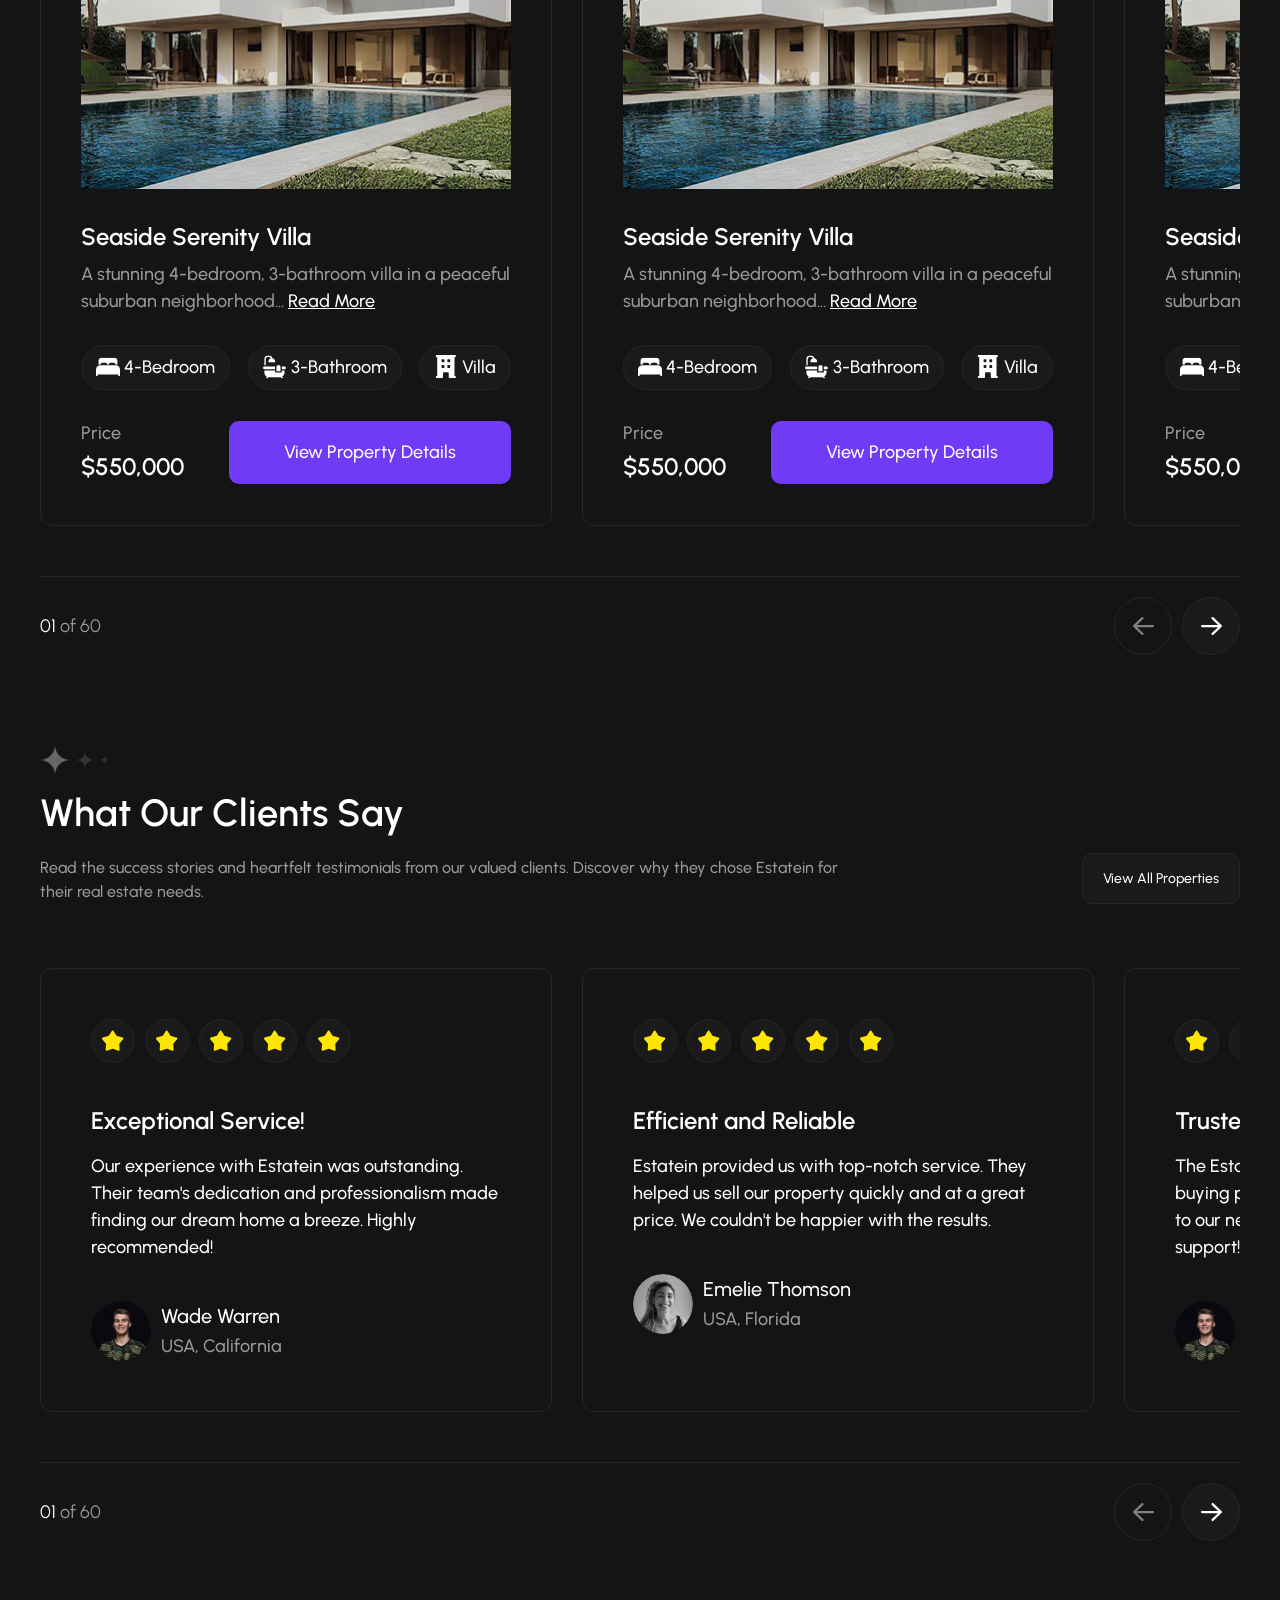
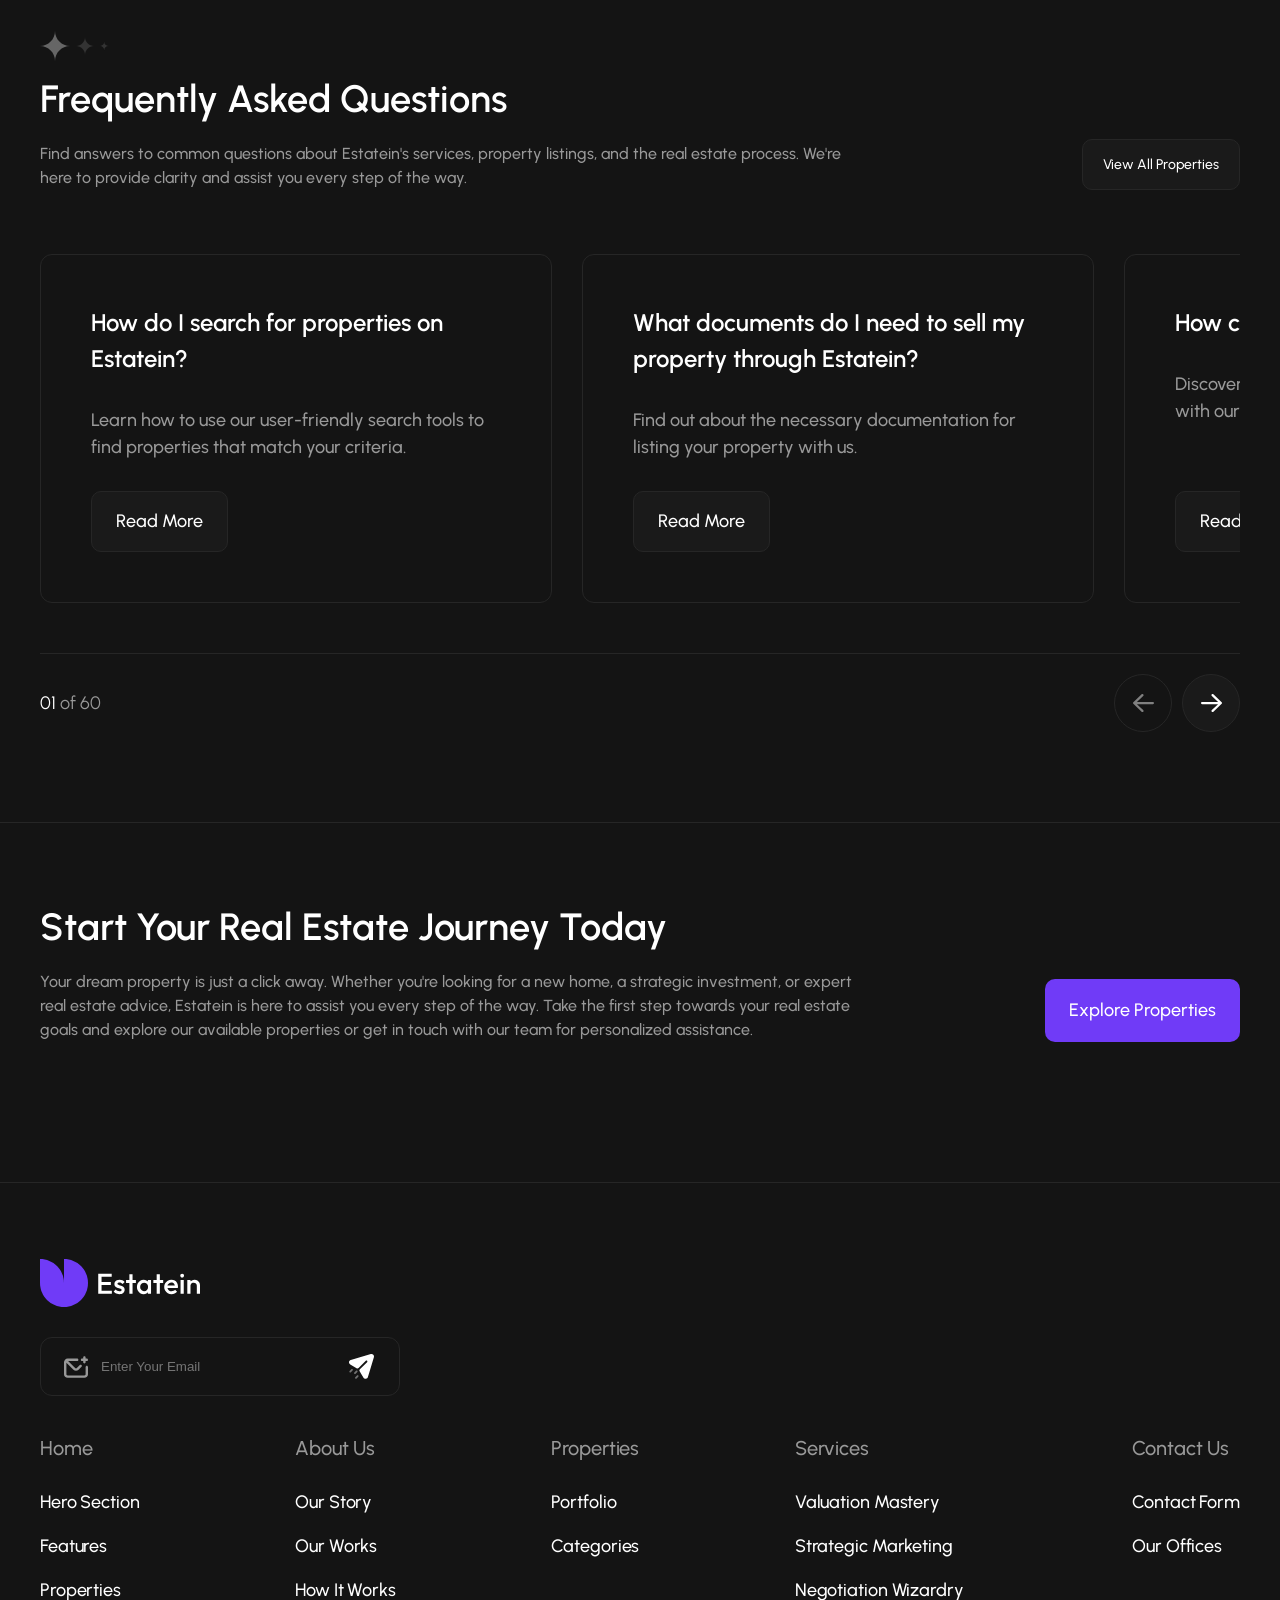
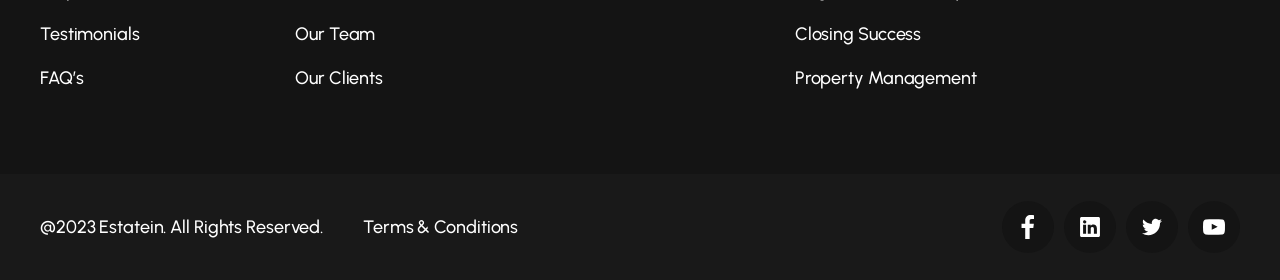
==== commit 4958ca55: "estate markup" ====
--- a/estate/index.html
+++ b/estate/index.html
@@ -545,8 +545,8 @@
         </section>
     </main>
     <footer>
-        <div class="footer__top-cover p-x footer-decore">
-            <div class="title-block footer-btn cont-cover">
+        <div class="footer__top-cover cont-cover p-x footer-decore">
+            <div class="title-block footer-btn ">
                 <div class="title-block-top">
                     <h2>Start Your Real Estate Journey Today</h2>
                     <p>Your dream property is just a click away. Whether you're looking for a new home, a
--- a/estate/css/style.css
+++ b/estate/css/style.css
@@ -165,15 +165,25 @@
                     border: 1px solid transparent;
                 }
 
-                &.active a {
+                &:active a {
                     border: 1px solid #262626;
                     background-color: #141414;
                 }
 
-                /* &:hover a {
-                    background-color: #242424;
-                    border: 1px solid #3a3a3a;
-                } */
+                &:hover a {
+                    border: 1px solid #262626;
+                    background-color: #141414;
+                }
+
+                &:focus-within a {
+                    border: 1px solid #262626;
+                    background-color: #141414;
+                }
+
+                &:focus a {
+                    border: 1px solid #262626;
+                    background-color: #141414;
+                }
             }
         }
 
@@ -205,11 +215,13 @@
 }
 
 main {
-    margin-bottom: 110px;
+    /* margin-bottom: 110px; */
+    margin-bottom: clamp(3.75rem, 3.125rem + 3.125vw, 6.875rem);
 }
 
 .discovery {
-    margin-bottom: 110px;
+    /* margin-bottom: 110px; */
+    margin-bottom: clamp(3.75rem, 3.125rem + 3.125vw, 6.875rem);
 }
 
 
@@ -413,7 +425,8 @@
     display: flex;
     justify-content: space-between;
     align-items: end;
-    margin-bottom: 80px;
+    /* margin-bottom: 80px; */
+    margin-bottom: clamp(2.5rem, 2rem + 2.500vw, 5rem);
 
     img {
         width: 69px;
@@ -460,7 +473,8 @@
 }
 
 .featured {
-    margin-bottom: 110px;
+    /* margin-bottom: 110px; */
+    margin-bottom: clamp(3.75rem, 3.125rem + 3.125vw, 6.875rem);
 }
 
 .featured__cards {
@@ -631,7 +645,8 @@
 }
 
 .clients {
-    margin-bottom: 110px;
+    /* margin-bottom: 110px; */
+    margin-bottom: clamp(3.75rem, 3.125rem + 3.125vw, 6.875rem);
 }
 
 .clients .clients__cards {
@@ -810,21 +825,21 @@
 }
 
 .footer-decore {
-    padding-top: 100px;
-    padding-bottom: 100px;
+    padding-top: clamp(2.5rem, 1.75rem + 3.750vw, 6.25rem);
+    padding-bottom: clamp(2.5rem, 1.75rem + 3.750vw, 6.25rem);
     border-top: 1px solid #262626;
     border-bottom: 1px solid #262626;
 }
 
 footer .footer__top-cover {
-    margin-bottom: 100px;
+    margin-bottom: clamp(2.5rem, 1.75rem + 3.750vw, 6.25rem);
 }
 
 
 .footer__content-inner {
     display: flex;
     justify-content: space-between;
-    margin-bottom: 100px;
+    margin-bottom: clamp(3.75rem, 3.25rem + 2.500vw, 6.25rem);
 }
 
 .footer__email {
@@ -1268,8 +1283,9 @@
 
 @media (width < 561px) {
     .footer__copyright {
-        justify-content: center;  
-    }
+        justify-content: center;
+    }
+
     .footer__copyright .copyright__terms {
         align-items: center;
         order: 2;
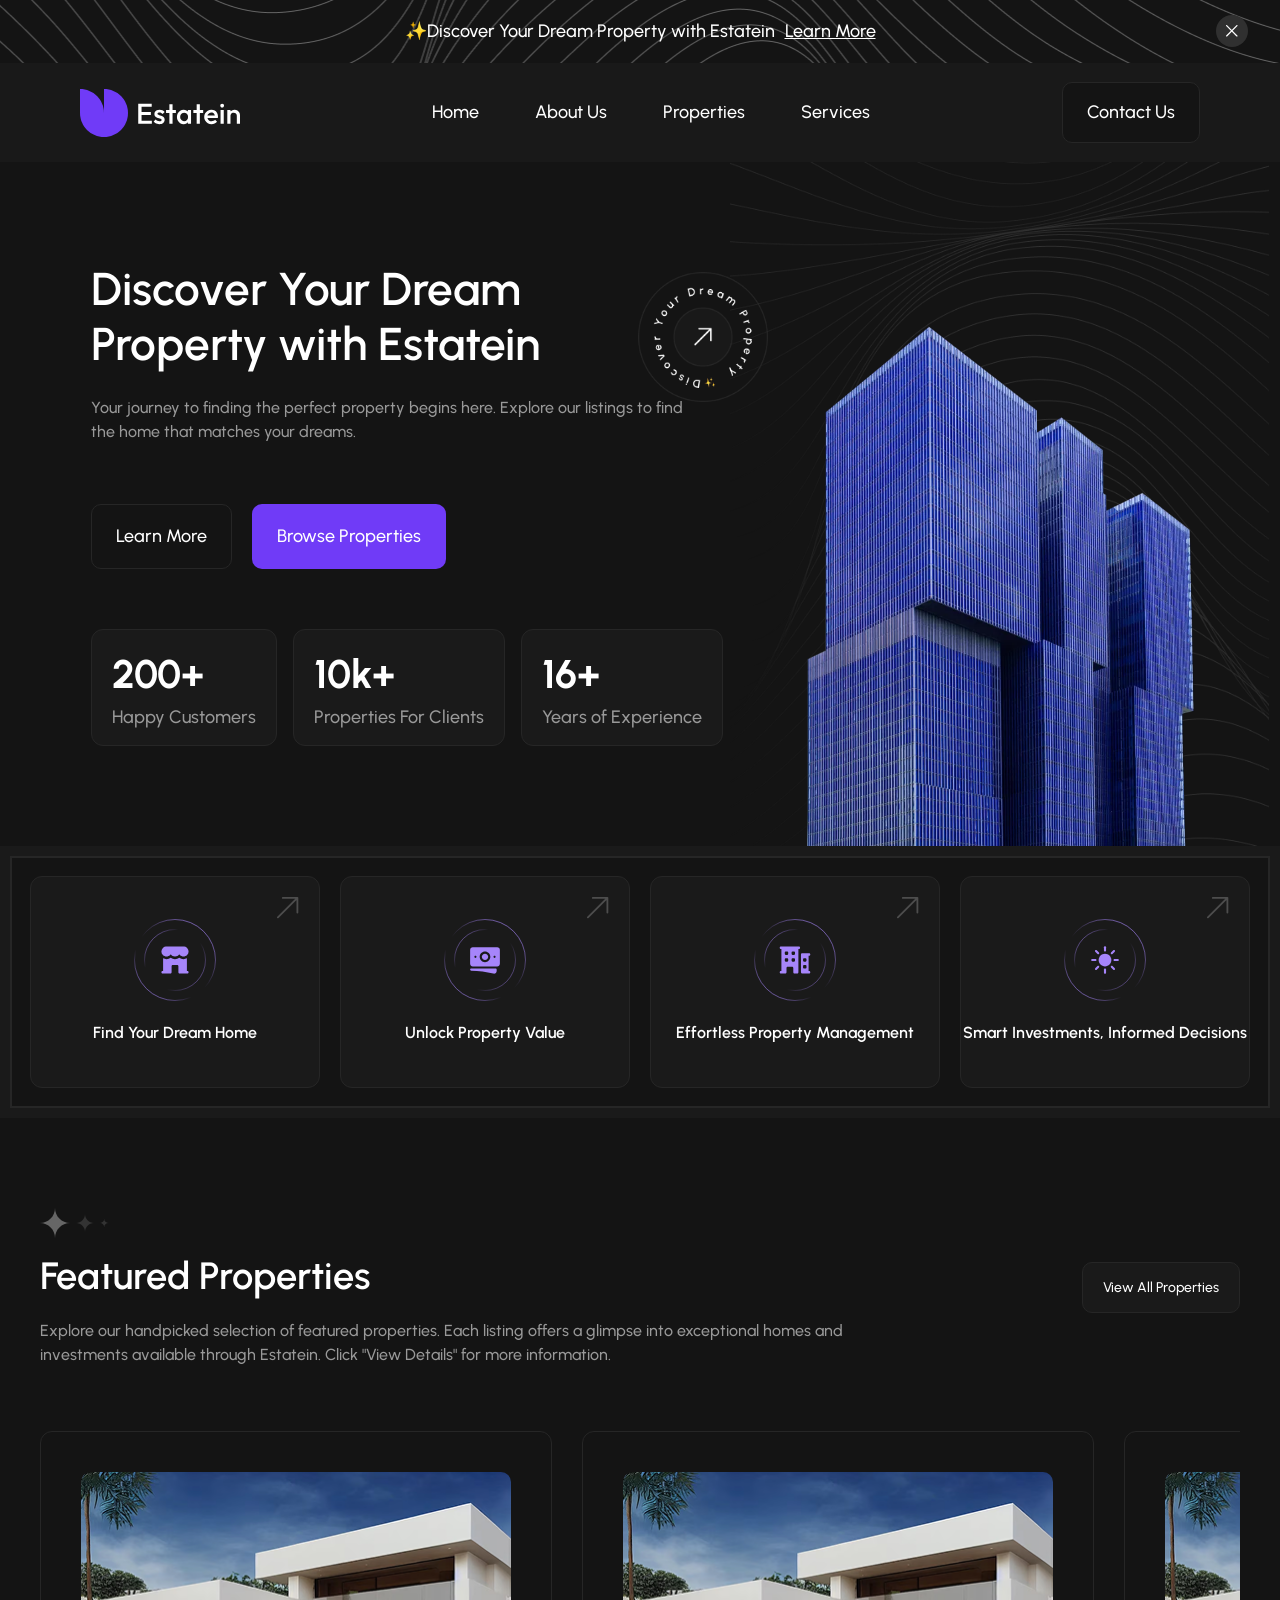
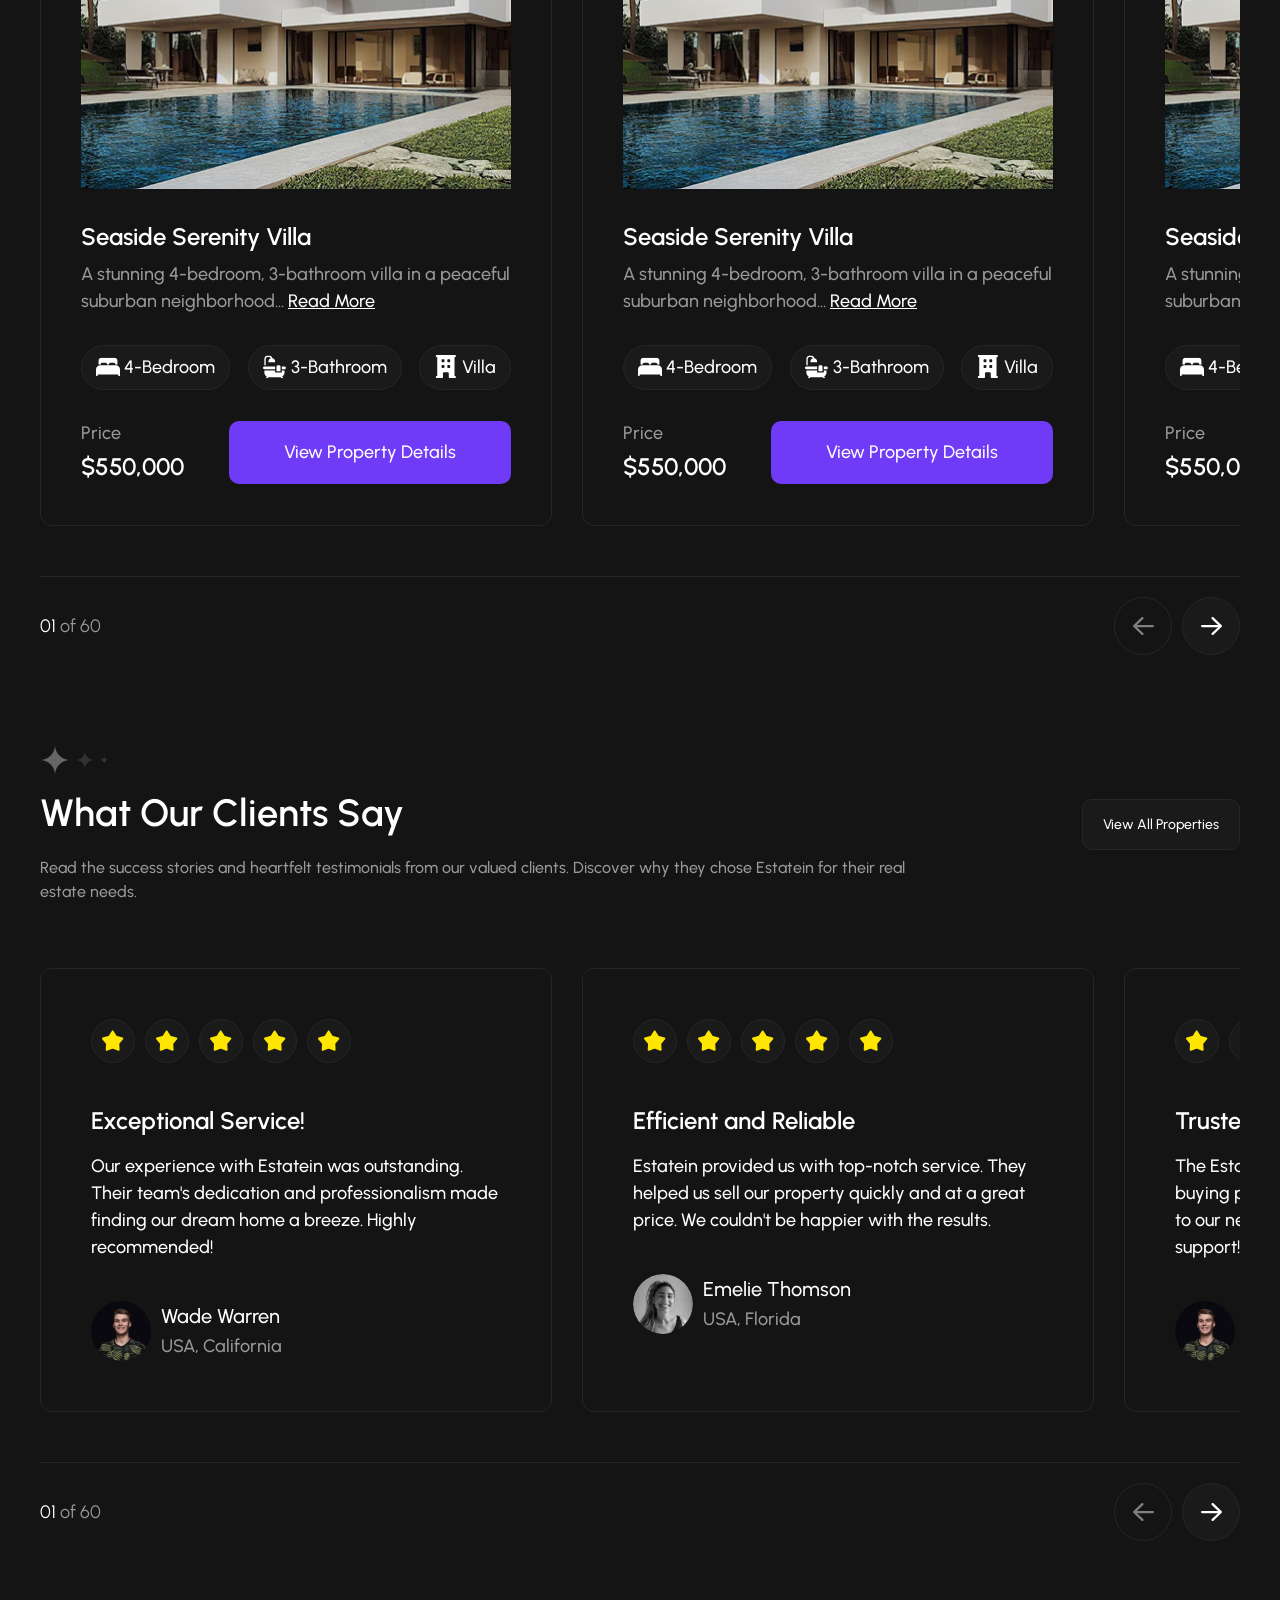
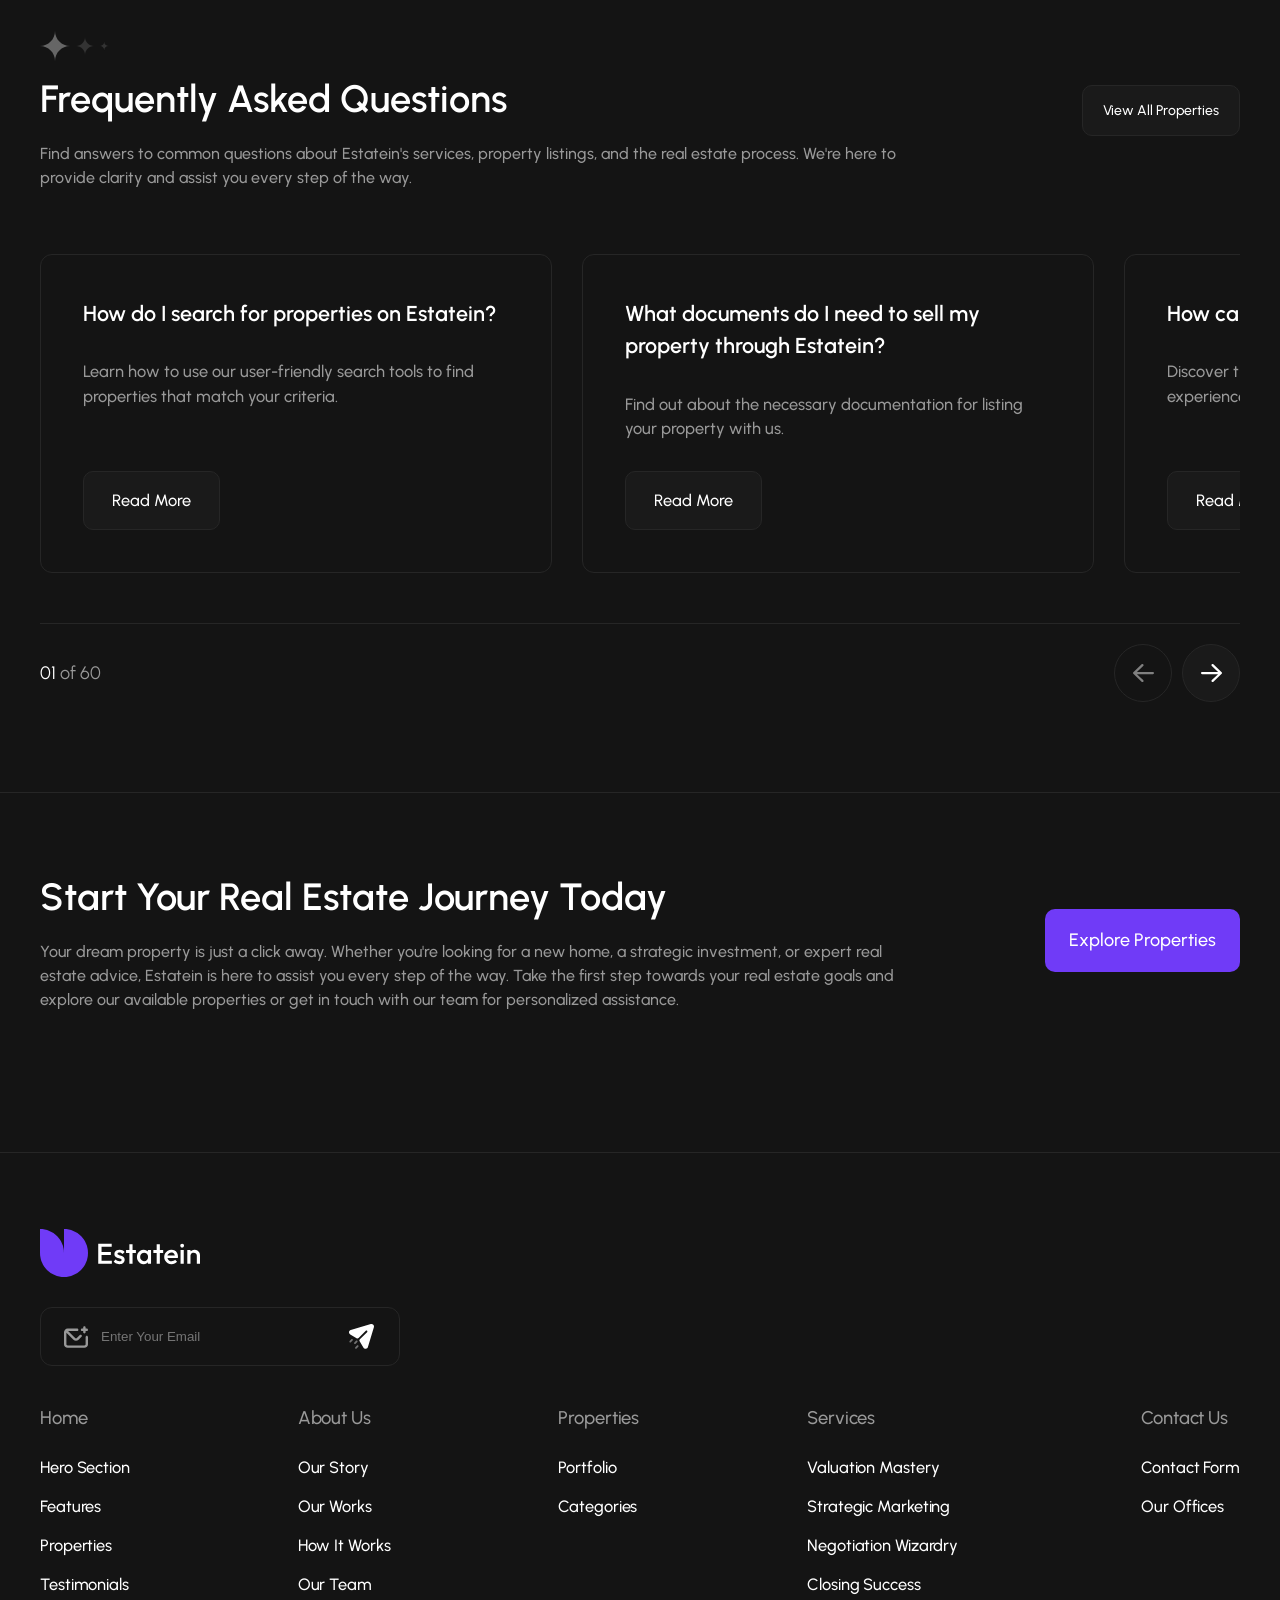
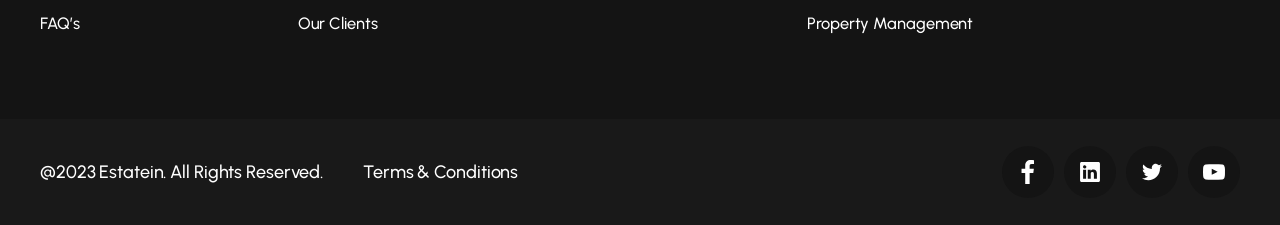
==== commit b5f841d4: "etate markup fix: bugs" ====
--- a/estate/index.html
+++ b/estate/index.html
@@ -17,7 +17,7 @@
 <body>
     <header class="header">
         <div class="header__inner">
-            <div class="header__inner-top container">
+            <div class="header__inner-top cont-cover">
                 <p>✨Discover Your Dream Property with Estatein</p>
                 <a href="#">Learn More</a>
                 <span class="close">
@@ -26,7 +26,7 @@
             </div>
 
             <div class="header__inner-bottom p-x">
-                <div class="header__bottom-cover container">
+                <div class="header__bottom-cover cont-cover">
                     <div class="logo">
                         <img src="./img/home/logo.svg" alt="logo">
                     </div>
@@ -545,8 +545,8 @@
         </section>
     </main>
     <footer>
-        <div class="footer__top-cover cont-cover p-x footer-decore">
-            <div class="title-block footer-btn ">
+        <div class="footer__top-cover p-x footer-decore">
+            <div class="title-block footer-btn cont-cover">
                 <div class="title-block-top">
                     <h2>Start Your Real Estate Journey Today</h2>
                     <p>Your dream property is just a click away. Whether you're looking for a new home, a
--- a/estate/css/style.css
+++ b/estate/css/style.css
@@ -26,6 +26,8 @@
 .hide-scrollbar {
     -ms-overflow-style: none;
 }
+
+
 
 .flex {
     display: flex;
@@ -327,7 +329,7 @@
     height: 100%;
     object-fit: cover;
     object-position: center;
-    background: linear-gradient(238.21deg, #2A213F 8.76%, rgba(25, 25, 25, 0) 50.09%);
+    /* background: linear-gradient(238.21deg, #2A213F 8.76%, rgba(25, 25, 25, 0) 50.09%); */
     z-index: 2;
 }
 
@@ -424,7 +426,7 @@
 .title-block {
     display: flex;
     justify-content: space-between;
-    align-items: end;
+    align-items: center;
     /* margin-bottom: 80px; */
     margin-bottom: clamp(2.5rem, 2rem + 2.500vw, 5rem);
 
@@ -450,7 +452,7 @@
         line-height: 150%;
         color: #999999;
         /* max-width: 1140px; */
-        max-width: clamp(59.5rem, 24.812rem + 38.542vw, 71.063rem);
+        max-width: clamp(50.938rem, 22.85rem + 40.125vw, 71rem);
         width: 100%;
     }
 
@@ -768,12 +770,12 @@
         background-color: #141414;
         border: 1px solid #262626;
         border-radius: 12px;
-        padding: 50px;
+        padding: clamp(1.875rem, 1.625rem + 1.250vw, 3.125rem);
         min-width: 512px;
 
         h3 {
             font-weight: 600;
-            font-size: 24px;
+            font-size: clamp(1.125rem, 1.05rem + 0.375vw, 1.5rem);
             line-height: 150%;
             color: #FFFFFF;
             /* padding-bottom: 30px; */
@@ -781,7 +783,7 @@
 
         p {
             font-weight: 500;
-            font-size: 18px;
+            font-size: clamp(0.875rem, 0.825rem + 0.250vw, 1.125rem);
             line-height: 150%;
             color: #999999;
         }
@@ -789,7 +791,7 @@
         a {
             display: inline-block;
             font-weight: 500;
-            font-size: 18px;
+            font-size: clamp(0.875rem, 0.825rem + 0.250vw, 1.125rem);
             line-height: 131%;
             letter-spacing: -0.006em;
             color: #FFFFFF;
@@ -890,20 +892,20 @@
 
     .footer__nav-col h3 {
         font-weight: 500;
-        font-size: 20px;
+        font-size: clamp(1rem, 0.95rem + 0.250vw, 1.25rem);
         line-height: 24px;
         letter-spacing: -0.006em;
         color: #999999;
-        padding-bottom: 30px;
+        padding-bottom: clamp(1rem, 0.825rem + 0.875vw, 1.875rem);
     }
 
     .footer__nav-col ul li:not(:last-child) {
-        padding-bottom: 20px;
+        padding-bottom: clamp(0.5rem, 0.35rem + 0.750vw, 1.25rem);
     }
 
     .footer__nav-col ul li a {
         font-weight: 500;
-        font-size: 18px;
+        font-size: clamp(0.875rem, 0.825rem + 0.250vw, 1.125rem);
         line-height: 24px;
         letter-spacing: -0.006em;
         color: #fff;
@@ -1026,9 +1028,9 @@
         padding-right: 40px;
     }
 
-    .title-block .title-block-top p {
+    /* .title-block .title-block-top p {
         max-width: 830px;
-    }
+    } */
 }
 
 @media (width < 1260px) {
@@ -1222,6 +1224,10 @@
         padding-left: 16px;
         padding-right: 16px;
     }
+
+    .frequently__items .frequently__item a {
+        max-width: 100%;
+    }
 }
 
 @media (width < 910px) {
@@ -1389,7 +1395,7 @@
 
         a {
             padding: clamp(0.625rem, -0.089rem + 3.571vw, 1.125rem) clamp(0.625rem, -0.089rem + 3.571vw, 1.125rem);
-            max-width: clamp(7.063rem, 4.92rem + 10.714vw, 8.563rem);
+            /* max-width: clamp(7.063rem, 4.92rem + 10.714vw, 8.563rem); */
             border-radius: clamp(0.438rem, 0.17rem + 1.339vw, 0.625rem);
         }
     }
